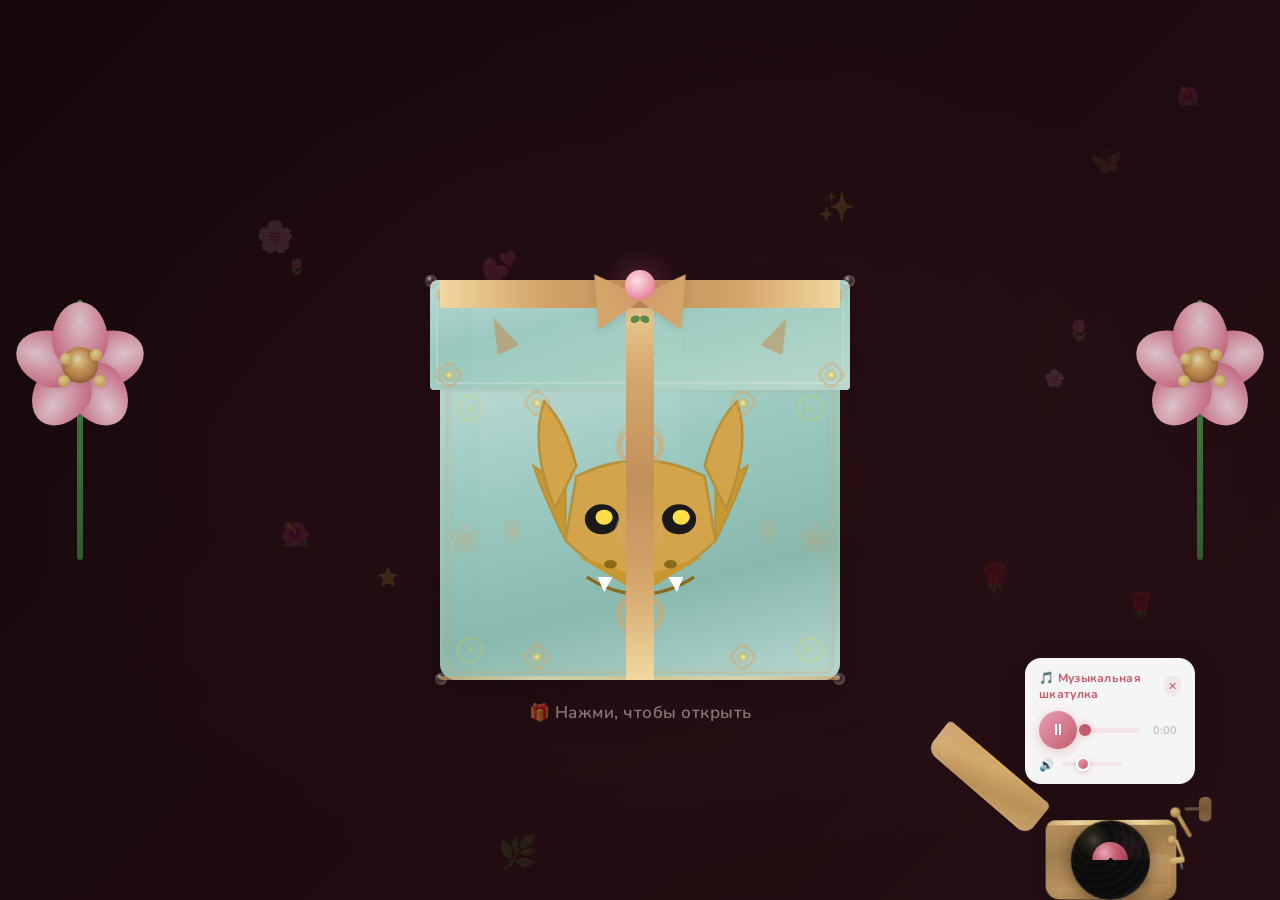
==== gift.html @ e4f4bbf2 "пупу" ====
<!DOCTYPE html>
<html lang="ru">
<head>
<meta charset="UTF-8">
<meta name="viewport" content="width=device-width,initial-scale=1.0,user-scalable=no">
<title>🎁 Твой подарок!</title>
<link href="https://fonts.googleapis.com/css2?family=Playfair+Display:wght@400;700;900&family=Nunito:wght@400;600;700;800;900&display=swap" rel="stylesheet">
<link rel="stylesheet" href="base.css">
<link rel="stylesheet" href="effects.css">
<link rel="stylesheet" href="widgets.css">
</head>
<body class="dark">

<!-- ===== BUTTERFLIES ===== -->
<div class="bfly" id="bfly0"><div class="bfly-inner"><div class="bfly-w bfw-l"><div class="bfw-u"><div class="wv-m"></div><div class="wv-l"></div><div class="wv-r"></div><div class="we-l"></div><div class="we-r"></div></div><div class="we-c"></div><div class="bfw-d"></div></div><div class="bfly-w bfw-r"><div class="bfw-u"><div class="wv-m"></div><div class="wv-l"></div><div class="wv-r"></div><div class="we-l"></div><div class="we-r"></div></div><div class="we-c"></div><div class="bfw-d"></div></div><div class="bfly-b"></div><div class="bfly-a"><span></span></div></div></div>
<div class="bfly" id="bfly1"><div class="bfly-inner"><div class="bfly-w bfw-l"><div class="bfw-u"><div class="wv-m"></div><div class="wv-l"></div><div class="wv-r"></div><div class="we-l"></div><div class="we-r"></div></div><div class="we-c"></div><div class="bfw-d"></div></div><div class="bfly-w bfw-r"><div class="bfw-u"><div class="wv-m"></div><div class="wv-l"></div><div class="wv-r"></div><div class="we-l"></div><div class="we-r"></div></div><div class="we-c"></div><div class="bfw-d"></div></div><div class="bfly-b"></div><div class="bfly-a"><span></span></div></div></div>
<div class="bfly" id="bfly2"><div class="bfly-inner"><div class="bfly-w bfw-l"><div class="bfw-u"><div class="wv-m"></div><div class="wv-l"></div><div class="wv-r"></div><div class="we-l"></div><div class="we-r"></div></div><div class="we-c"></div><div class="bfw-d"></div></div><div class="bfly-w bfw-r"><div class="bfw-u"><div class="wv-m"></div><div class="wv-l"></div><div class="wv-r"></div><div class="we-l"></div><div class="we-r"></div></div><div class="we-c"></div><div class="bfw-d"></div></div><div class="bfly-b"></div><div class="bfly-a"><span></span></div></div></div>
<div class="bfly" id="bfly3"><div class="bfly-inner"><div class="bfly-w bfw-l"><div class="bfw-u"><div class="wv-m"></div><div class="wv-l"></div><div class="wv-r"></div><div class="we-l"></div><div class="we-r"></div></div><div class="we-c"></div><div class="bfw-d"></div></div><div class="bfly-w bfw-r"><div class="bfw-u"><div class="wv-m"></div><div class="wv-l"></div><div class="wv-r"></div><div class="we-l"></div><div class="we-r"></div></div><div class="we-c"></div><div class="bfw-d"></div></div><div class="bfly-b"></div><div class="bfly-a"><span></span></div></div></div></div>

<!-- ===== FALLING STARS CONTAINER ===== -->
<div class="stars-container" id="starsContainer"></div>

<!-- ===== SIDE ROSES ===== -->
<div class="side-rose-wrap left" id="sideRoseL">
  <div class="sr-flower">
    <div class="sr-stem"></div>
    <div class="sr-leaf"></div>
    <div class="sr-p"></div>
    <div class="sr-p"></div>
    <div class="sr-p"></div>
    <div class="sr-p"></div>
    <div class="sr-p"></div>
    <div class="sr-c"></div>
    <div class="sr-gb"></div>
    <div class="sr-gb"></div>
    <div class="sr-gb"></div>
    <div class="sr-gb"></div>
  </div>
</div>
<div class="side-rose-wrap right" id="sideRoseR">
  <div class="sr-flower">
    <div class="sr-stem"></div>
    <div class="sr-leaf"></div>
    <div class="sr-p"></div>
    <div class="sr-p"></div>
    <div class="sr-p"></div>
    <div class="sr-p"></div>
    <div class="sr-p"></div>
    <div class="sr-c"></div>
    <div class="sr-gb"></div>
    <div class="sr-gb"></div>
    <div class="sr-gb"></div>
    <div class="sr-gb"></div>
  </div>
</div>

<!-- ===== GIFT BOX ===== -->
<div id="giftBox">
<div class="gb-wrap">
<div class="gb" id="gb">
  <div class="gb-glow"></div>
  <div class="gb-body">
    <div class="gb-body-inner"></div>
    <div class="gb-body-shine"></div>
    <div class="gb-body-pat"></div>
    <div class="gb-ornament gb-orn-tl"></div>
    <div class="gb-ornament gb-orn-tr"></div>
    <div class="gb-ornament gb-orn-bl"></div>
    <div class="gb-ornament gb-orn-br"></div>
    <div class="gb-swirl gb-swirl-l"></div>
    <div class="gb-swirl gb-swirl-r"></div>
    <div class="gb-bead gb-bead-tl"></div>
    <div class="gb-bead gb-bead-tr"></div>
    <div class="gb-bead gb-bead-bl"></div>
    <div class="gb-bead gb-bead-br"></div>
    <div class="gb-flw gb-flw-tl"></div>
    <div class="gb-flw gb-flw-tr"></div>
    <div class="gb-flw gb-flw-bl"></div>
    <div class="gb-flw gb-flw-br"></div>
    <div class="gb-flw-lg gb-flw-c"></div>
    <div class="gb-flw-lg gb-flw-u"></div>
    <div class="gb-flw-lg gb-flw-d"></div>
  </div>
  <div class="gb-lid" id="gbLid">
    <div class="gb-lid-inner"></div>
    <div class="gb-lid-shine"></div>
    <div class="gb-lid-orn gb-lid-orn-l"></div>
    <div class="gb-lid-orn gb-lid-orn-r"></div>
    <div class="gb-flw gb-flw-ld-tl"></div>
    <div class="gb-flw gb-flw-ld-tr"></div>
    <div class="gb-flw gb-flw-ld-bl"></div>
    <div class="gb-flw gb-flw-ld-br"></div>
    <div class="gb-crystal" id="gbCrystal">
      <div class="gb-crystal-facet"></div>
      <div class="gb-crystal-facet"></div>
      <div class="gb-crystal-facet"></div>
      <div class="gb-crystal-shine"></div>
    </div>
    <div class="gb-bead gb-bead-lid-tl"></div>
    <div class="gb-bead gb-bead-lid-tr"></div>
  </div>
  <div class="gb-trim"></div><div class="gb-trim-b"></div>
  <div class="gb-ribbon-v"></div><div class="gb-ribbon-h"></div><div class="gb-ribbon-v2"></div>
  <div class="gb-bow">
    <div class="gb-bow-l"></div><div class="gb-bow-r"></div><div class="gb-bow-c"></div>
  </div>
  <div class="gb-tail-l"></div><div class="gb-tail-r"></div>
  <div class="gb-rose" id="gbRose"></div>
  <div class="gb-hint">🎁 Нажми, чтобы открыть</div>
</div>
<div class="gb-open-beam" id="gbBeam"></div>
</div>
</div>

<!-- ===== MUSIC BOX ===== -->
<div id="musicBox">
<div class="mb-ctrl" id="mbCtrl">
  <div class="mb-ctrl-header">
    <span class="mb-ctrl-title">🎵 Музыкальная шкатулка</span>
    <button class="mb-ctrl-close" id="mbCtrlClose">✕</button>
  </div>
  <div class="mb-ctrl-row">
    <button class="mb-btn" id="mbPlayBtn">▶</button>
    <div class="mb-progress" id="mbProg"><div class="mb-progress-f" id="mbProgF"></div></div>
    <span class="mb-time" id="mbTime">0:00</span>
  </div>
  <div class="mb-vol-wrap">
    <span class="mb-vol-icon">🔊</span>
    <input type="range" class="mb-vol-slider" id="mbVol" min="0" max="1" step="0.05" value="0.5">
  </div>
</div>
<div class="mb-box" id="mbBox">
  <div class="mb-box-inner">
  <div class="mb-body">
    <div class="mb-body-trim"></div>
    <div class="mb-body-trim-b"></div>
    <div class="mb-body-inlay"></div>
    <div class="mb-body-ornament"></div>
    <div class="mb-body-ornament-r"></div>
    <div class="mb-body-staff">
      <div class="mb-staff-line"></div>
      <div class="mb-staff-line"></div>
      <div class="mb-staff-line"></div>
      <div class="mb-staff-note">♪</div>
      <div class="mb-staff-note">♫</div>
    </div>
    <div class="mb-body-shine"></div>
    <div class="mb-body-glow"></div>
    <div class="mb-cylinder">
      <div class="mb-cyl-inner"></div>
      <div class="mb-cyl-pin"></div><div class="mb-cyl-pin"></div><div class="mb-cyl-pin"></div>
      <div class="mb-cyl-pin"></div><div class="mb-cyl-pin"></div><div class="mb-cyl-pin"></div>
      <div class="mb-cyl-pin"></div><div class="mb-cyl-pin"></div>
    </div>
    <div class="mb-comb">
      <div class="mb-comb-tooth"></div><div class="mb-comb-tooth"></div><div class="mb-comb-tooth"></div>
      <div class="mb-comb-tooth"></div><div class="mb-comb-tooth"></div><div class="mb-comb-tooth"></div>
      <div class="mb-comb-tooth"></div><div class="mb-comb-tooth"></div>
    </div>
  </div>
  <div class="mb-lid" id="mbLid">
    <div class="mb-lid-trim"></div>
    <div class="mb-lid-inlay"></div>
    <div class="mb-lid-ornament"></div>
    <div class="mb-lid-ornament-c"></div>
    <div class="mb-lid-shine"></div>
    <div class="mb-lid-glint"></div>
  </div>
  <div class="mb-key"><div class="mb-key-stem"></div><div class="mb-key-h"></div></div>
  <div class="mb-stage"></div>
  <div class="mb-vinyl" id="mbVinyl">
    <div class="mb-vinyl-disc">
      <div class="mb-vinyl-grooves"></div>
      <div class="mb-vinyl-glow"></div>
      <div class="mb-vinyl-label">
        <div class="mb-vinyl-label-inner"></div>
        <div class="mb-vinyl-label-ring"></div>
        <div class="mb-vinyl-hole"></div>
        <div class="mb-vinyl-text">К</div>
        <div class="mb-vinyl-text-s">♫</div>
      </div>
      <div class="mb-vinyl-shine"></div>
      <div class="mb-vinyl-shine2"></div>
      <div class="mb-vinyl-edge"></div>
    </div>
    <div class="mb-tonearm">
      <div class="mb-tonearm-base"></div>
      <div class="mb-tonearm-arm-lower"></div>
      <div class="mb-tonearm-pivot"></div>
      <div class="mb-tonearm-arm-upper">
        <div class="mb-tonearm-headshell"></div>
        <div class="mb-tonearm-needle"></div>
      </div>
    </div>
  </div>
  <div class="mb-mirror"></div>
  <div class="mb-pedestal"></div>
  <div class="mb-notes" id="mbNotes"></div>
  </div>
</div>
</div>

<div class="page-transition active" id="pageTransition"></div>
<script src="confetti.js"></script>
<script src="effects.js"></script>
<script src="widgets.js"></script>
</body>
</html>
---- base.css ----
*{margin:0;padding:0;box-sizing:border-box;-webkit-tap-highlight-color:transparent}
html{scroll-behavior:smooth}
body{
  font-family:'Playfair Display','Nunito',sans-serif;
  min-height:100vh;height:100vh;
  background:linear-gradient(135deg,#1a0a0e,#2d1218);
  display:flex;justify-content:center;align-items:flex-start
}
body.dark{overflow:hidden}

/* ===== CUSTOM SCROLLBAR ===== */
::-webkit-scrollbar{width:8px}
::-webkit-scrollbar-track{background:rgba(26,10,14,.03);border-radius:4px}
::-webkit-scrollbar-thumb{background:linear-gradient(180deg,#e8a0b4,#c45a6c,#d4a56a);border-radius:4px;border:1.5px solid rgba(255,255,255,.15);background-size:100% 200%;transition:background .3s}
::-webkit-scrollbar-thumb:hover{background:linear-gradient(180deg,#f0b0c4,#d46a7c,#e0b87a);background-size:100% 200%}
::-webkit-scrollbar-thumb:active{background:linear-gradient(180deg,#c45a6c,#a83850);background-size:100% 200%}
*{scrollbar-width:thin;scrollbar-color:#d4a56a transparent}
@media(max-width:560px){::-webkit-scrollbar{width:4px}}

/* ===== SCROLL PROGRESS ===== */
.scroll-progress{position:fixed;top:0;left:0;height:3px;z-index:9999;background:linear-gradient(90deg,#e8a0b4,#c45a6c,#d4a56a,#e8a0b4);background-size:200% 100%;width:0%;transition:width .15s;pointer-events:none}

/* ===== SCROLL TOP BUTTON ===== */
@keyframes sTopShow{from{opacity:0;transform:translateY(20px)}to{opacity:1;transform:translateY(0)}}
.scroll-top{position:fixed;bottom:28px;right:20px;z-index:900;width:44px;height:44px;border:none;border-radius:50%;background:rgba(255,255,255,.85);backdrop-filter:blur(8px);cursor:pointer;display:none;align-items:center;justify-content:center;box-shadow:0 2px 16px rgba(0,0,0,.08);transition:all .3s cubic-bezier(.34,1.56,.64,1);padding:0}
.scroll-top.show{display:flex;animation:sTopShow .4s cubic-bezier(.34,1.56,.64,1) forwards}
.scroll-top:before{content:'';width:10px;height:10px;border-left:2.5px solid #c45a6c;border-top:2.5px solid #c45a6c;transform:rotate(45deg);margin-top:4px;transition:border-color .3s}
.scroll-top:hover{transform:scale(1.1);background:#fff;box-shadow:0 4px 24px rgba(196,90,108,.2)}
.scroll-top:hover:before{border-color:#d4a56a}
@media(max-width:560px){.scroll-top{bottom:16px;right:12px;width:38px;height:38px}}

/* ===== PAGE TRANSITION OVERLAY ===== */
.page-transition{position:fixed;inset:0;z-index:9999;background:#1a0a0e;opacity:0;pointer-events:none;transition:opacity .45s ease}
.page-transition.active{opacity:1;pointer-events:auto}

/* ===== LOADING ===== */
#loading{
  position:fixed;inset:0;z-index:2000;
  display:flex;flex-direction:column;align-items:center;justify-content:center;
  background:linear-gradient(160deg,#1a0a0e,#2d1218);
  transition:opacity .8s,transform .8s
}
#loading.hidden{opacity:0;transform:scale(1.12);pointer-events:none}

.bud-wrap{position:relative;width:360px;height:400px;margin-bottom:24px}
.bud-stem{position:absolute;top:95px;left:50%;margin-left:-3px;width:6px;height:270px;background:linear-gradient(to top,#3a6a3a,#5a9a4a);border-radius:3px;z-index:0}
.bud-stem-l{position:absolute;width:50px;height:14px;background:linear-gradient(90deg,#3a7a2a,#5a9a4a);z-index:0;opacity:1;box-shadow:0 1px 2px rgba(0,0,0,.1)}
.bud-stem-l:nth-child(2){top:190px;left:calc(50% + 1px);border-radius:3px 70% 70% 3px;transform-origin:3px center;transform:rotate(10deg)}
.bud-stem-l:nth-child(3){top:240px;left:calc(50% - 51px);border-radius:70% 3px 3px 70%;transform-origin:47px center;transform:rotate(-10deg)}
.bud-stem-l:nth-child(4){top:280px;left:calc(50% + 1px);border-radius:3px 70% 70% 3px;transform-origin:3px center;transform:rotate(20deg)}
.bud-stem-l:nth-child(5){top:320px;left:calc(50% - 51px);border-radius:70% 3px 3px 70%;transform-origin:47px center;transform:rotate(-20deg)}
.bud-sep{position:absolute;top:82px;left:50%;z-index:1;width:24px;height:36px;border-radius:50%;background:linear-gradient(180deg,#5a9a4a,#3a7a3a);transform-origin:center top}
.bud-sep:nth-child(6){margin-left:-18px;transform:rotate(-28deg)}
.bud-sep:nth-child(7){margin-left:4px;transform:rotate(28deg)}
.bud-sep:nth-child(8){margin-left:-28px;transform:rotate(-50deg)}
.bud-sep:nth-child(9){margin-left:14px;transform:rotate(50deg)}

.bud-p{position:absolute;top:30%;left:50%;transform-origin:center bottom;border-radius:50%;opacity:0;transition:all .7s cubic-bezier(.34,1.56,.64,1);z-index:2}
.bud-p.in{opacity:1}
.bp0{width:65px;height:85px;margin:-72px 0 0 -32px;background:radial-gradient(ellipse at 50% 30%,#fce0e8,#e06080);z-index:5}
.bp1{width:72px;height:91px;margin:-78px 0 0 -36px;background:radial-gradient(ellipse at 50% 30%,#f8d0dc,#d05070);z-index:4;transform:rotate(-30deg)}
.bp2{width:72px;height:91px;margin:-78px 0 0 -36px;background:radial-gradient(ellipse at 50% 30%,#f8d0dc,#d05070);z-index:4;transform:rotate(30deg)}
.bp3{width:65px;height:81px;margin:-72px 0 0 -32px;background:radial-gradient(ellipse at 50% 30%,#e888a0,#b84860);z-index:3;transform:rotate(-55deg)}
.bp4{width:65px;height:81px;margin:-72px 0 0 -32px;background:radial-gradient(ellipse at 50% 30%,#e888a0,#b84860);z-index:3;transform:rotate(55deg)}
.bp5{width:55px;height:72px;margin:-62px 0 0 -28px;background:radial-gradient(ellipse at 50% 30%,#d07088,#983848);z-index:2;transform:rotate(-80deg)}
.bp6{width:55px;height:72px;margin:-62px 0 0 -28px;background:radial-gradient(ellipse at 50% 30%,#d07088,#983848);z-index:2;transform:rotate(80deg)}
.bp7{width:44px;height:57px;margin:-50px 0 0 -22px;background:radial-gradient(ellipse at 50% 30%,#b85870,#802838);z-index:1;transform:rotate(-100deg)}
.bp8{width:44px;height:57px;margin:-50px 0 0 -22px;background:radial-gradient(ellipse at 50% 30%,#b85870,#802838);z-index:1;transform:rotate(100deg)}

.sparkle-container{position:absolute;inset:-50px;pointer-events:none;z-index:6}
.sparkle{position:absolute;border-radius:50%;animation:spF 2.5s ease-in-out infinite;opacity:0;box-shadow:0 0 6px currentColor}
@keyframes spF{0%{opacity:0;transform:scale(0) translateY(0)}25%{opacity:.9;transform:scale(1.3) translateY(-15px)}60%{opacity:.5;transform:scale(.7) translateY(-35px)}100%{opacity:0;transform:scale(0) translateY(-55px)}}



.rose{position:relative;width:100%;height:100%;animation:rSw 3s ease-in-out infinite}
@keyframes rSw{0%,100%{transform:rotate(-2deg)}50%{transform:rotate(2deg)}}
.r-p{position:absolute;border-radius:50%;top:50%;left:50%}
.r0{width:50px;height:50px;margin:-25px 0 0 -25px;background:radial-gradient(circle at 40% 35%,#fce0e8,#e06080);z-index:5}
.r1{width:46px;height:46px;margin:-23px 0 0 -23px;background:radial-gradient(circle at 40% 35%,#f8c8d8,#d05070);z-index:4;transform:rotate(36deg)}
.r2{width:42px;height:42px;margin:-21px 0 0 -21px;background:radial-gradient(circle at 40% 35%,#f0b0c8,#c04060);z-index:3;transform:rotate(72deg)}
.r3{width:38px;height:38px;margin:-19px 0 0 -19px;background:radial-gradient(circle at 40% 35%,#e898b0,#b03850);z-index:2;transform:rotate(108deg)}
.r4{width:34px;height:34px;margin:-17px 0 0 -17px;background:radial-gradient(circle at 40% 35%,#e080a0,#983048);z-index:2;transform:rotate(144deg)}
.r-sep{position:absolute;bottom:-18px;left:50%;width:16px;height:12px;margin-left:-8px;background:#5a8a4a;border-radius:50%;z-index:1}
.r-sep:nth-child(7){transform:rotate(-22deg);margin-left:-16px}
.r-sep:nth-child(8){transform:rotate(22deg);margin-left:0}
.r-gl{position:absolute;inset:-18px;border-radius:50%;background:radial-gradient(circle,rgba(224,96,128,.2),transparent 70%);z-index:0}
.load-t{font-size:18px;font-weight:700;color:rgba(255,248,245,.55);margin-bottom:12px;letter-spacing:2px;font-family:'Nunito',sans-serif}
.load-b{width:220px;height:4px;background:rgba(255,248,245,.08);border-radius:3px;overflow:hidden}
.load-b .f{height:100%;width:0%;background:linear-gradient(90deg,#e8a0b4,#d4a56a,#c45a6c);border-radius:3px;transition:width .4s}

/* ===== SIDE ROSES ===== */
.side-rose-wrap{position:fixed;top:40%;z-index:0;pointer-events:none;opacity:0;transition:opacity 1s}
.side-rose-wrap.show{opacity:1}
.side-rose-wrap.left{left:0;transform:translateY(-50%)}
.side-rose-wrap.right{right:0;transform:translateY(-50%)}
.side-rose-wrap .sr-flower{position:relative;width:160px;height:400px}
.side-rose-wrap.left .sr-flower{animation:rSw 4s ease-in-out infinite}
.side-rose-wrap.right .sr-flower{animation:rSw 4s ease-in-out infinite .5s}
/* Stem */
.sr-stem{position:absolute;bottom:0;left:50%;margin-left:-3px;width:6px;height:65%;background:linear-gradient(to top,#3a6a3a,#5a9a4a);border-radius:3px;z-index:0}
.sr-leaf{position:absolute;bottom:40%;left:calc(50% + 4px);width:36px;height:12px;background:linear-gradient(90deg,#3a7a3a,#5a9a4a);border-radius:2px 60% 60% 2px;opacity:.9;z-index:0;transform-origin:left center;transform:rotate(12deg)}
.side-rose-wrap.right .sr-leaf{left:auto;right:calc(50% + 4px);border-radius:60% 2px 2px 60%;background:linear-gradient(270deg,#3a7a3a,#5a9a4a);transform-origin:right center;transform:rotate(-12deg)}
/* 5 petals in a circle */
.sr-p{position:absolute;top:44%;left:50%;width:56px;height:66px;margin:-34px 0 0 -28px;border-radius:50% 50% 50% 50%/60% 60% 40% 40%;transform-origin:center bottom;background:radial-gradient(ellipse at 50% 30%,#fce0e8,#e06080);z-index:3;box-shadow:0 2px 6px rgba(0,0,0,.06)}
.sr-p:nth-child(3){transform:rotate(0deg);z-index:5}
.sr-p:nth-child(4){transform:rotate(72deg)}
.sr-p:nth-child(5){transform:rotate(144deg)}
.sr-p:nth-child(6){transform:rotate(216deg)}
.sr-p:nth-child(7){transform:rotate(288deg)}
.sr-c{position:absolute;top:calc(42% + 37px);left:50%;margin:-18px 0 0 -18px;width:36px;height:36px;background:radial-gradient(circle at 45% 35%,#fce8a0,#d49050 40%,#a05830);border-radius:50%;z-index:6;box-shadow:inset 0 -2px 4px rgba(0,0,0,.15),0 2px 6px rgba(0,0,0,.08)}
.sr-c:after{content:'';position:absolute;top:8px;left:10px;width:9px;height:7px;background:rgba(255,255,255,.3);border-radius:50%;transform:rotate(-20deg)}
/* Golden stamen dots around center */
.sr-c:before{content:'';position:absolute;top:-5px;left:-5px;right:-5px;bottom:-5px;border-radius:50%;background:radial-gradient(circle,rgba(252,232,160,.3),transparent 70%);z-index:-1}/* Golden balls */
.sr-gb{position:absolute;width:12px;height:12px;background:radial-gradient(circle at 40% 35%,#fce8a0,#d4a050);border-radius:50%;z-index:7;box-shadow:0 1px 4px rgba(0,0,0,.12)}
.sr-gb:nth-child(9){top:calc(39% + 37px);left:calc(50% - 20px)}
.sr-gb:nth-child(10){top:calc(38% + 37px);left:calc(50% + 10px)}
.sr-gb:nth-child(11){top:calc(44.5% + 37px);left:calc(50% - 22px)}
.sr-gb:nth-child(12){top:calc(44.5% + 37px);left:calc(50% + 14px)}
@keyframes rSw{0%,100%{transform:rotate(-1.5deg)}50%{transform:rotate(1.5deg)}}

/* ===== CONFETTI ===== */
.cp{position:fixed;pointer-events:none;z-index:300;border-radius:2px}

/* ===== FIREWORK ===== */
.fw-overlay{position:fixed;inset:0;z-index:800;display:none;align-items:center;justify-content:center;background:rgba(0,0,0,.35);backdrop-filter:blur(6px);pointer-events:none}
.fw-overlay.show{display:flex}
.fw-text{font-family:'Playfair Display',serif;font-size:48px;font-weight:900;color:#fff;text-align:center;text-shadow:0 0 40px rgba(196,90,108,.5),0 0 80px rgba(212,165,106,.3);animation:fwP 1.2s cubic-bezier(.34,1.56,.64,1) both;pointer-events:none;line-height:1.2}
@keyframes fwP{0%{opacity:0;transform:scale(.3) rotate(-5deg)}50%{transform:scale(1.1) rotate(1deg)}100%{opacity:1;transform:scale(1) rotate(0)}}
.fw-sub{font-size:22px;font-weight:600;color:rgba(255,255,255,.7);margin-top:12px;letter-spacing:3px;animation:fwP 1.2s cubic-bezier(.34,1.56,.64,1) .3s both;font-family:'Nunito',sans-serif}
.fw-sparkles{position:absolute;inset:0;pointer-events:none}
/* ===== FLOATING ELEMENTS ===== */
.float-el{position:fixed;pointer-events:none;z-index:0;opacity:.15;animation:flF var(--d,8s) ease-in-out infinite;filter:drop-shadow(0 2px 4px rgba(0,0,0,.05))}
@keyframes flF{0%,100%{transform:translateY(0) rotate(0deg)}25%{transform:translateY(-18px) rotate(6deg)}50%{transform:translateY(-6px) rotate(-3deg)}75%{transform:translateY(-28px) rotate(4deg)}}

/* ===== BTNS ===== */
.btn{font-family:'Nunito',sans-serif;padding:12px 26px;border:none;border-radius:50px;background:linear-gradient(135deg,#e8a0b4,#c45a6c);color:#fff;font-size:16px;font-weight:700;cursor:pointer;transition:all .3s;box-shadow:0 4px 18px rgba(196,90,108,.25);display:inline-flex;align-items:center;gap:7px;user-select:none}
.btn:hover{transform:translateY(-2px) scale(1.04);box-shadow:0 8px 28px rgba(196,90,108,.35)}
.btn:active{transform:scale(.94)}
.btn.gh{background:transparent;color:#8b1a2b;border:2px solid #c45a6c;box-shadow:none}
.btn.gh:hover{background:rgba(196,90,108,.08)}

/* ===== RESPONSIVE ===== */
@media(max-width:640px){
  .bud-wrap{width:280px;height:320px}
  .bud-stem{top:80px;height:210px}
  .bud-stem-l{width:38px;height:11px}
  .bud-stem-l:nth-child(2){top:155px;left:calc(50% + 2px)}
  .bud-stem-l:nth-child(3){top:195px;left:calc(50% - 39px)}
  .bud-stem-l:nth-child(4){top:230px;left:calc(50% + 2px)}
  .bud-stem-l:nth-child(5){top:265px;left:calc(50% - 39px)}
  .bud-sep{top:68px;width:18px;height:28px}
  .bp0{width:50px;height:65px;margin:-55px 0 0 -25px}
  .bp1,.bp2{width:55px;height:70px;margin:-60px 0 0 -28px}
  .bp3,.bp4{width:50px;height:62px;margin:-55px 0 0 -25px}
  .bp5,.bp6{width:42px;height:55px;margin:-47px 0 0 -21px}
  .bp7,.bp8{width:34px;height:44px;margin:-38px 0 0 -17px}
  .load-t{font-size:15px}
  .load-b{width:180px}
  .h-title{font-size:32px}.h-name{font-size:38px}.h-age-n{width:50px;height:50px;font-size:24px}
  .gb{width:300px;height:340px}.gb-body{height:260px}.gb-lid{height:90px}
  .gb-ribbon-v{width:22px;margin-left:-11px}.gb-ribbon-h{height:22px}.gb-ribbon-v2{width:18px;margin-left:-9px;height:160px}

  #pbC{height:320px}.wmodal{padding:24px 18px}.ww{width:260px;height:260px}
  .wmodal h2{font-size:22px}
  .wptr{top:-10px;margin-left:-12px;border-left:12px solid transparent;border-right:12px solid transparent;border-top:24px solid #8b1a2b}
  #musicBox{bottom:12px;right:20px;left:auto}.mb-box{width:100px;height:80px}.mb-body{height:58px}.mb-lid{height:30px}

  .mb-ctrl{width:160px;padding:10px 12px;margin-left:-80px}.mb-vinyl{transform:scale(.7);transform-origin:center center}
  .mb-cylinder{display:none !important}.mb-mirror{display:none}.mb-comb{display:none !important}.mb-stage{display:none}
  .mb-key{right:-22px;transform:scale(.8)}.mb-tonearm{transform:scale(.7);transform-origin:top right}
  .mb-vinyl-glow{display:none!important}
  .fw-text{font-size:30px}.card-cont{gap:14px;padding:10px 4px 30px}.wishes p{font-size:16px}
  .side-rose-wrap{display:none}.balloon-area{height:320px;margin:2px 0 16px}.sec-t{font-size:20px}.cake-area{padding:12px 16px 20px;margin:28px 0;min-height:260px}
  #main{padding:12px 6px}.hdr-orn{font-size:12px;letter-spacing:8px}.h-age-s{font-size:12px}
  .pb-hint{font-size:12px}.pb-hud{font-size:13px;top:10px;right:10px;padding:6px 12px}.sig{font-size:20px}
  .sig-sub{font-size:12px}.btn{padding:10px 20px;font-size:14px}.sec-t{font-size:20px}.candle-count{font-size:14px}
}
@media(max-width:420px){
  .bud-wrap{width:220px;height:260px}
  .bud-stem{top:65px;height:170px;width:5px}
  .bud-stem-l{width:30px;height:9px}
  .bud-stem-l:nth-child(2){top:125px;left:calc(50% + 2px)}
  .bud-stem-l:nth-child(3){top:155px;left:calc(50% - 31px)}
  .bud-stem-l:nth-child(4){top:185px;left:calc(50% + 2px)}
  .bud-stem-l:nth-child(5){top:210px;left:calc(50% - 31px)}
  .bud-sep{top:55px;width:14px;height:22px}
  .bp0{width:40px;height:52px;margin:-44px 0 0 -20px}
  .bp1,.bp2{width:44px;height:56px;margin:-48px 0 0 -22px}
  .bp3,.bp4{width:40px;height:50px;margin:-44px 0 0 -20px}
  .bp5,.bp6{width:34px;height:44px;margin:-38px 0 0 -17px}
  .bp7,.bp8{width:28px;height:36px;margin:-30px 0 0 -14px}
  .load-t{font-size:13px}
  .load-b{width:150px}
  .h-title{font-size:26px}.h-name{font-size:30px}
  .gb{width:260px;height:300px}.gb-body{height:230px}.gb-lid{height:80px}

  #pbC{height:260px}.ww{width:220px;height:220px}  .balloon-area{height:260px}
  .sig{font-size:16px}.sig-sub{font-size:11px}.btn{padding:8px 16px;font-size:13px}.sec-t{font-size:18px}.candle-count{font-size:13px}.pb-hint{font-size:11px}.pb-area{max-width:100%}
}

/* ===== SAKURA PETALS ===== */
.petals{position:absolute;inset:0;overflow:hidden;pointer-events:none;z-index:0}
.petal{position:absolute;top:-10vh;width:16px;height:16px;border-radius:80% 0 80% 0;background:radial-gradient(ellipse at 30% 30%,rgba(255,200,210,.7),rgba(230,160,175,.5),rgba(200,140,160,.3));opacity:0;animation:petalFall linear infinite}
@keyframes petalFall{0%{transform:translateY(0) translateX(0) rotate(0deg);opacity:0}10%{opacity:.85}90%{opacity:.6}100%{transform:translateY(110vh) translateX(var(--sway,40px)) rotate(var(--spin,180deg));opacity:0}}
.petal:nth-child(odd){border-radius:0 80% 0 80%;background:radial-gradient(ellipse at 70% 30%,rgba(255,220,225,.65),rgba(235,180,190,.45),rgba(210,160,170,.25))}
---- effects.css ----
/* ===== BUTTERFLIES ===== */
.bfly{position:fixed;z-index:1499;pointer-events:auto;cursor:pointer;opacity:0;transition:opacity .8s;user-select:none;perspective:800px;width:80px;height:70px}
.bfly.show{opacity:1}
.bfly.bg{position:absolute;left:0;top:0;z-index:0;pointer-events:none;cursor:default;opacity:.55}
.bfly.bg .bfly-inner{animation:bflyBobBg 8s ease-in-out infinite}
@keyframes bflyBobBg{0%,100%{transform:translateY(0) rotate(0)}30%{transform:translateY(-6px) rotate(1deg)}70%{transform:translateY(3px) rotate(-1deg)}}
.bfly.bg .bfly-w{animation:wFlapBg 1.5s ease-in-out infinite alternate}
@keyframes wFlapBg{0%{transform:rotateY(0deg) scaleX(1)}100%{transform:rotateY(15deg) scaleX(.9)}}
.bfly-inner{position:absolute;inset:0;transform-style:preserve-3d;animation:bflyBob 5s ease-in-out infinite}
@keyframes bflyBob{0%,100%{transform:translateY(0)}50%{transform:translateY(-3px)}}
/* Wings with perspective and detail */
.bfly-w{position:absolute;top:10px;width:36px;height:44px;transform-style:preserve-3d;animation:wFlap .8s ease-in-out infinite alternate}
.bfw-l{left:0;transform-origin:right 60%}
.bfw-r{right:0;transform-origin:left 60%}
.bfw-u,.bfw-d{position:absolute;border-radius:50% 50% 50% 50%/60% 60% 40% 40%;overflow:hidden}
.bfw-u{width:36px;height:30px;top:0}
.bfw-u:before{content:'';position:absolute;inset:0;background:var(--wc1,#f0a0c0);border-radius:inherit}
.bfw-u:after{content:'';position:absolute;top:2px;left:2px;right:2px;bottom:2px;
  background:
    radial-gradient(ellipse at 40% 25%,rgba(255,255,255,.25),transparent 55%),
    radial-gradient(ellipse at 55% 50%,rgba(255,255,255,.06),transparent),
    repeating-linear-gradient(55deg,transparent,transparent 3px,rgba(0,0,0,.02) 3px,rgba(0,0,0,.02) 4px);
  border-radius:inherit;z-index:1}
/* Wing veins */
.bfw-u .wv-l,.bfw-u .wv-r{position:absolute;top:1px;width:1.5px;height:24px;background:linear-gradient(180deg,rgba(0,0,0,.04),rgba(0,0,0,.1),rgba(0,0,0,.04));border-radius:1px;z-index:2;transform-origin:center top}
.bfw-u .wv-l{left:28%;transform:rotate(-18deg)}
.bfw-u .wv-r{right:28%;transform:rotate(18deg)}
.bfw-u .wv-m{position:absolute;top:1px;left:50%;margin-left:-.5px;width:1px;height:26px;background:rgba(0,0,0,.07);z-index:2}
.bfw-u .wv-m:after{content:'';position:absolute;top:4px;left:-1px;width:3px;height:3px;border-radius:50%;background:rgba(0,0,0,.05)}
/* Wing edge spots */
.bfw-u .we-l,.bfw-u .we-r{position:absolute;width:7px;height:7px;border-radius:50%;z-index:2}
.bfw-u .we-l{bottom:4px;left:3px;background:radial-gradient(circle,var(--wc2,#d06080),transparent 70%);opacity:.5}
.bfw-u .we-r{bottom:4px;right:3px;background:radial-gradient(circle,var(--wc2,#d06080),transparent 70%);opacity:.5}
.bfw-u .we-c{position:absolute;bottom:10px;left:50%;margin-left:-2px;width:5px;height:5px;border-radius:50%;background:radial-gradient(circle,rgba(255,255,255,.15),transparent);z-index:2}
/* Lower wing detail */
.bfw-d:after{content:'';position:absolute;top:2px;left:3px;right:3px;bottom:2px;
  background:
    radial-gradient(ellipse at 40% 30%,rgba(255,255,255,.12),transparent),
    repeating-linear-gradient(50deg,transparent,transparent 2px,rgba(0,0,0,.015) 2px,rgba(0,0,0,.015) 3px);
  border-radius:inherit;z-index:1}
/* Lower wing */
.bfw-d{width:26px;height:18px;bottom:0;left:5px}
.bfw-d:before{content:'';position:absolute;inset:0;background:var(--wc2,#e888a8);border-radius:inherit}
.bfw-d:after{content:'';position:absolute;top:2px;left:3px;right:3px;bottom:2px;background:radial-gradient(ellipse at 40% 30%,rgba(255,255,255,.12),transparent);border-radius:inherit;z-index:1}
/* Wing flap */
@keyframes wFlap{0%{transform:rotateY(0deg) scaleX(1)}100%{transform:rotateY(35deg) scaleX(.8)}}
.bfw-r{animation-delay:-.1s}
/* Body */
.bfly-b{position:absolute;top:18px;left:50%;margin-left:-4px;width:8px;height:28px;background:linear-gradient(180deg,#2a1a18,#4a2a28 50%,#3a1a18);border-radius:50%;z-index:3;box-shadow:0 2px 6px rgba(0,0,0,.12)}
.bfly-b:before{content:'';position:absolute;top:-4px;left:50%;margin-left:-4px;width:8px;height:8px;background:radial-gradient(circle at 40% 30%,#3a2a28,#1a0a08);border-radius:50%;box-shadow:inset 0 1px 2px rgba(255,255,255,.06)}
.bfly-b:after{content:'';position:absolute;top:6px;left:2px;width:2px;height:2px;background:rgba(255,255,255,.08);border-radius:50%}
/* Antennae */
.bfly-a{position:absolute;top:6px;left:50%;margin-left:-8px;width:16px;height:20px;z-index:4;pointer-events:none}
.bfly-a:before,.bfly-a:after{content:'';position:absolute;top:0;width:1.5px;height:18px;background:#3a2a28;border-radius:2px}
.bfly-a:before{left:3px;transform:rotate(-25deg)}
.bfly-a:after{right:3px;transform:rotate(25deg)}
.bfly-a span{position:absolute;top:-2px;left:1px;right:1px;height:3px;border-radius:50%;background:radial-gradient(circle,#3a2a28,transparent 70%)}
/* Pop */
.bfly.pop{animation:bflyPop .5s ease forwards;pointer-events:none}
@keyframes bflyPop{0%{transform:scale(1) rotate(0);opacity:1}20%{transform:scale(1.6) rotateY(180deg);opacity:.8}50%{transform:scale(.8) rotateY(360deg);opacity:.5}100%{transform:scale(0) rotateY(540deg);opacity:0}}

/* ===== FALLING STARS ===== */
.stars-container{position:fixed;inset:0;pointer-events:none;z-index:1;overflow:hidden}
.star-el{position:absolute;font-size:18px;opacity:0;animation:starF var(--sd,1.5s) linear forwards;pointer-events:none;filter:drop-shadow(0 0 10px rgba(255,215,0,.3))}
@keyframes starF{0%{opacity:0;transform:translateY(0) translateX(0) scale(.5)}5%{opacity:1}50%{opacity:1}95%{opacity:1}100%{opacity:0;transform:translateY(var(--sy,300px)) translateX(var(--sx,100px)) scale(1)}}

/* ===== GIFT PAGE SPARKLES ===== */
.gift-sparkle{position:absolute;border-radius:50%;pointer-events:none;opacity:0;animation:sparkleUp linear forwards;z-index:2}
@keyframes sparkleUp{0%{opacity:0;transform:translateY(0) scale(.3)}15%{opacity:.9}70%{opacity:.6}100%{opacity:0;transform:translateY(-250px) scale(.1)}}
.star-trail{position:absolute;width:80px;height:2px;background:linear-gradient(90deg,rgba(255,215,0,.4),transparent);border-radius:1px;top:50%;right:100%;opacity:0;animation:trailF var(--sd,1.5s) linear forwards}
@keyframes trailF{0%{opacity:0}5%{opacity:1}50%{opacity:.8}95%{opacity:.1}100%{opacity:0}}
---- widgets.css ----
/* ===== GIFT BOX ===== */
#giftBox{position:fixed;inset:0;z-index:1500;display:none;align-items:center;justify-content:center;background:radial-gradient(ellipse at center,rgba(100,40,60,.08) 0%,rgba(0,0,0,.15) 70%);transition:opacity .6s}
#giftBox.show{display:flex}
#giftBox.fade{opacity:0;pointer-events:none}


.gb-wrap{perspective:1200px;position:relative;margin-top:60px;overflow:visible}
.gb{position:relative;width:420px;height:400px;cursor:pointer;transition:transform .4s cubic-bezier(.34,1.56,.64,1);transform-style:preserve-3d}
.gb:hover{transform:scale(1.03)}

.gb-body{position:absolute;bottom:0;left:10px;right:10px;height:300px;z-index:2;
  background:linear-gradient(165deg,#b8d8d0,#98c8be,#88b8ae,#b8d8d0);
  border-radius:8px 8px 16px 16px;
  box-shadow:0 10px 50px rgba(0,0,0,.3),inset 0 2px 6px rgba(255,255,255,.2),inset 0 -3px 8px rgba(0,0,0,.04)}
.gb-body-inner{position:absolute;inset:6px;border:2px solid rgba(212,165,106,.3);border-radius:5px 5px 12px 12px;pointer-events:none;
  box-shadow:inset 0 0 0 4px rgba(212,165,106,.08),inset 0 0 12px rgba(212,165,106,.04)}
.gb-body-shine{position:absolute;top:0;left:10%;width:50%;height:100%;background:linear-gradient(180deg,rgba(255,255,255,.06),transparent);pointer-events:none;border-radius:8px}

/* Porcelain accent marks (no overlapping lines) */
.gb-body-pat{position:absolute;inset:0;pointer-events:none;z-index:1;border-radius:inherit;opacity:1;
  background-image:radial-gradient(ellipse 10px 16px at 50% 18%,rgba(212,165,106,.5),transparent),
    radial-gradient(ellipse 10px 16px at 50% 82%,rgba(212,165,106,.5),transparent),
    radial-gradient(ellipse 10px 16px at 18% 50%,rgba(212,165,106,.4),transparent),
    radial-gradient(ellipse 10px 16px at 82% 50%,rgba(212,165,106,.4),transparent),
    radial-gradient(ellipse 22px 34px at 50% 50%,rgba(212,165,106,.35),transparent 65%),
    radial-gradient(circle at 50% 50%,rgba(255,215,0,.25) 7px,transparent 7px),
    url("data:image/svg+xml,%3Csvg xmlns='http://www.w3.org/2000/svg' viewBox='0 0 120 140'%3E%3Cpath d='M30 45 Q60 30 90 45 L95 75 Q60 110 25 75Z' fill='%23d4a44a' stroke='%23b8903a' stroke-width='1.2'/%3E%3Cpath d='M25 75 Q15 55 10 40 L25 50Z' fill='%23c89830' stroke='%23b8903a' stroke-width='1'/%3E%3Cpath d='M95 75 Q105 55 110 40 L95 50Z' fill='%23c89830' stroke='%23b8903a' stroke-width='1'/%3E%3Cpath d='M20 60 Q8 30 15 10 Q25 20 30 40Z' fill='%23d4a44a' stroke='%23b8903a' stroke-width='1.2'/%3E%3Cpath d='M100 60 Q112 30 105 10 Q95 20 90 40Z' fill='%23d4a44a' stroke='%23b8903a' stroke-width='1.2'/%3E%3Cellipse cx='42' cy='65' rx='8' ry='7' fill='%231a1a1a'/%3E%3Cellipse cx='78' cy='65' rx='8' ry='7' fill='%231a1a1a'/%3E%3Cellipse cx='43' cy='64' rx='4' ry='3.5' fill='%23ffdd44'/%3E%3Cellipse cx='79' cy='64' rx='4' ry='3.5' fill='%23ffdd44'/%3E%3Cpath d='M30 82 L60 100 L90 82 L60 92Z' fill='%23c89830'/%3E%3Cellipse cx='46' cy='86' rx='3' ry='2' fill='%238a6a1a'/%3E%3Cellipse cx='74' cy='86' rx='3' ry='2' fill='%238a6a1a'/%3E%3Cpath d='M35 92 Q60 108 85 92' fill='none' stroke='%238a6a1a' stroke-width='1.5'/%3E%3Cpath d='M40 92 L43 99 L47 92 M73 92 L77 99 L80 92' fill='%23fff'/%3E%3C/svg%3E");
  background-repeat:no-repeat,no-repeat,no-repeat,no-repeat,no-repeat,no-repeat,no-repeat;
  background-size:auto,auto,auto,auto,auto,auto,contain;
  background-position:0 0,0 0,0 0,0 0,0 0,0 0,center}

/* Small gold flowers on body */
.gb-flw{position:absolute;width:18px;height:18px;z-index:3;pointer-events:none;
  background:radial-gradient(circle,rgba(255,215,0,.7),rgba(212,165,106,.4) 35%,transparent 55%);
  border-radius:50%;
  box-shadow:0 -6px 0 -1.5px rgba(212,165,106,.4),0 6px 0 -1.5px rgba(212,165,106,.4),
    -6px 0 0 -1.5px rgba(212,165,106,.4),6px 0 0 -1.5px rgba(212,165,106,.4)}
.gb-flw:before{content:'';position:absolute;top:5px;left:5px;width:8px;height:8px;
  background:radial-gradient(circle,rgba(255,255,255,.5),transparent 60%);border-radius:50%}
.gb-flw-ld-tl{top:6px;left:10px}
.gb-flw-ld-tr{top:6px;right:10px}
.gb-flw-ld-bl{bottom:6px;left:10px}
.gb-flw-ld-br{bottom:6px;right:10px}
.gb-flw-tl{top:14px;left:22%}
.gb-flw-tr{top:14px;right:22%}
.gb-flw-bl{bottom:14px;left:22%}
.gb-flw-br{bottom:14px;right:22%}

/* Large decorative flowers */
.gb-flw-lg{position:absolute;width:36px;height:36px;z-index:3;pointer-events:none;
  background:radial-gradient(circle,rgba(255,215,0,.7),rgba(212,165,106,.4) 30%,transparent 65%);
  border-radius:50%;
  box-shadow:0 -10px 0 -3px rgba(212,165,106,.4),0 10px 0 -3px rgba(212,165,106,.4),
    -10px 0 0 -3px rgba(212,165,106,.4),10px 0 0 -3px rgba(212,165,106,.4),
    -8px -8px 0 -3px rgba(212,165,106,.25),8px -8px 0 -3px rgba(212,165,106,.25),
    -8px 8px 0 -3px rgba(212,165,106,.25),8px 8px 0 -3px rgba(212,165,106,.25)}
.gb-flw-lg:before{content:'';position:absolute;top:5px;left:5px;right:5px;bottom:5px;
  background:radial-gradient(circle,rgba(255,255,255,.4),transparent 50%);border-radius:50%}
.gb-flw-c{top:50%;left:50%;margin:-18px 0 0 -18px}
.gb-flw-u{top:22%;left:50%;margin:-18px 0 0 -18px}
.gb-flw-d{top:78%;left:50%;margin:-18px 0 0 -18px}

/* Ornamental corner swirls on body */
.gb-ornament{position:absolute;width:36px;height:36px;z-index:3;pointer-events:none;opacity:.55}
.gb-ornament:before{content:'';position:absolute;inset:0;
  background:radial-gradient(circle at 50% 50%,transparent 40%,rgba(255,215,0,.35) 45%,rgba(255,215,0,.45) 48%,transparent 52%);
  border-radius:50%}
.gb-ornament:after{content:'';position:absolute;top:50%;left:50%;margin:-6px 0 0 -6px;width:14px;height:14px;
  background:radial-gradient(circle,rgba(255,215,0,.35),transparent 60%);border-radius:50%}
.gb-orn-tl{top:10px;left:12px;transform:rotate(0)}
.gb-orn-tr{top:10px;right:12px;transform:rotate(90deg)}
.gb-orn-bl{bottom:12px;left:12px;transform:rotate(-90deg)}
.gb-orn-br{bottom:12px;right:12px;transform:rotate(180deg)}

/* Decorative swirls */
.gb-swirl{position:absolute;width:70px;height:45px;z-index:3;pointer-events:none;opacity:.3}
.gb-swirl:before{content:'❀';font-size:40px;color:#d4a56a;display:block;text-shadow:0 0 6px rgba(212,165,106,.3)}
.gb-swirl-l{top:50%;left:8px;margin-top:-20px}
.gb-swirl-r{top:50%;right:8px;margin-top:-20px;transform:scaleX(-1)}

/* Pearl beads at corners */
.gb-bead{position:absolute;width:12px;height:12px;z-index:5;pointer-events:none;
  border-radius:50%;
  background:radial-gradient(circle at 35% 30%,rgba(255,255,255,.4),rgba(255,255,255,.1) 40%,rgba(200,180,160,.3) 60%,rgba(180,160,140,.4) 80%,rgba(160,140,120,.5));
  box-shadow:0 1px 4px rgba(0,0,0,.1),inset 0 1px 2px rgba(255,255,255,.2)}
.gb-bead:after{content:'';position:absolute;top:2px;left:3px;width:3px;height:3px;
  background:radial-gradient(circle,rgba(255,255,255,.5),transparent);border-radius:50%}
.gb-bead-tl{top:-5px;left:-5px}
.gb-bead-tr{top:-5px;right:-5px}
.gb-bead-bl{bottom:-5px;left:-5px}
.gb-bead-br{bottom:-5px;right:-5px}

.gb-lid{position:absolute;top:0;left:0;right:0;height:110px;z-index:3;
  background:linear-gradient(165deg,#b8d8d0,#98c8be,#a8d0c4,#b8d8d0);
  border-radius:8px 8px 4px 4px;
  box-shadow:0 -2px 10px rgba(0,0,0,.08),inset 0 2px 6px rgba(255,255,255,.2),inset 0 -1px 3px rgba(0,0,0,.03);
  transform-origin:center bottom;transition:transform 1s cubic-bezier(.4,0,.2,1),opacity 1s}
.gb-lid-inner{position:absolute;inset:6px;border:2px solid rgba(255,255,255,.18);border-radius:5px 5px 2px 2px;pointer-events:none}
.gb-lid-shine{position:absolute;top:0;left:10%;width:50%;height:100%;background:linear-gradient(180deg,rgba(255,255,255,.08),transparent);pointer-events:none;border-radius:8px 8px 0 0}

/* Lid ornaments */
.gb-lid-orn{position:absolute;bottom:-1px;width:24px;height:10px;z-index:4;pointer-events:none;opacity:.08;
  background:radial-gradient(ellipse at 50% 0%,rgba(255,215,0,.3),transparent);border-radius:50%}
.gb-lid-orn-l{left:20%}
.gb-lid-orn-r{right:20%}

/* Crystal / diamond on lid */
.gb-crystal{position:absolute;top:50%;left:50%;margin:-14px 0 0 -12px;width:24px;height:32px;z-index:6;pointer-events:none;
  transform-style:preserve-3d;animation:crystalFloat 3s ease-in-out infinite}
@keyframes crystalFloat{0%,100%{transform:translateY(0)}50%{transform:translateY(-3px)}}
.gb-crystal-facet{position:absolute;width:0;height:0;border-left:12px solid transparent;border-right:12px solid transparent;
  border-bottom:18px solid rgba(212,165,106,.2)}
.gb-crystal-facet:nth-child(1){top:0;border-bottom-color:rgba(255,215,0,.25);filter:drop-shadow(0 0 4px rgba(255,215,0,.1))}
.gb-crystal-facet:nth-child(2){top:10px;border-bottom:14px solid rgba(212,165,106,.15);transform:scaleY(-1);opacity:.6}
.gb-crystal-facet:nth-child(3){top:0;border-left:8px solid transparent;border-right:8px solid transparent;border-bottom:24px solid rgba(255,215,0,.08);
  left:50%;margin-left:-8px;z-index:-1;filter:blur(1px)}
.gb-crystal-shine{position:absolute;top:4px;left:6px;width:5px;height:5px;
  background:radial-gradient(circle,rgba(255,255,255,.35),transparent);border-radius:50%}
.gb-crystal-shine:after{content:'';position:absolute;top:8px;left:4px;width:2px;height:3px;
  background:rgba(255,255,255,.15);border-radius:1px}

/* Beads on lid corners */
.gb-bead-lid-tl{top:-5px;left:-5px}
.gb-bead-lid-tr{top:-5px;right:-5px}

.gb-trim{position:absolute;top:0;left:10px;right:10px;height:4px;z-index:4;
  background:linear-gradient(90deg,#d4a56a,#f0d8a0,#e8c878,#f0d8a0,#d4a56a);pointer-events:none;border-radius:2px;opacity:.6}
.gb-trim-b{position:absolute;bottom:0;left:10px;right:10px;height:4px;z-index:4;
  background:linear-gradient(90deg,#d4a56a,#f0d8a0,#e8c878,#f0d8a0,#d4a56a);pointer-events:none;border-radius:2px;opacity:.6}
.gb-ribbon-v{position:absolute;top:0;left:50%;margin-left:-14px;width:28px;height:100%;z-index:4;
  background:linear-gradient(180deg,#f0d8a0,#d4a56a,#c0905a,#d4a56a,#f0d8a0);pointer-events:none}
.gb-ribbon-h{position:absolute;top:0;left:10px;right:10px;height:28px;z-index:4;
  background:linear-gradient(90deg,#f0d8a0,#d4a56a,#c0905a,#d4a56a,#f0d8a0);pointer-events:none}
.gb-ribbon-v2{position:absolute;top:110px;left:50%;margin-left:-12px;width:24px;height:190px;z-index:4;
  background:linear-gradient(180deg,#d4a56a,#c0905a,#d4a56a);pointer-events:none;opacity:.5}

.gb-bow{position:absolute;top:-10px;left:50%;margin-left:-50px;width:100px;height:60px;z-index:5;pointer-events:none;transition:all .5s cubic-bezier(.34,1.56,.64,1)}
.gb-bow-l,.gb-bow-r{position:absolute;width:0;height:0;border-left:28px solid transparent;border-right:28px solid transparent;border-bottom:48px solid #d4a56a;filter:drop-shadow(0 2px 4px rgba(0,0,0,.1))}
.gb-bow-l{left:-10px;transform:rotate(-35deg)}
.gb-bow-r{right:-10px;transform:rotate(35deg)}
.gb-bow-c{position:absolute;top:10px;left:50%;margin-left:-12px;width:24px;height:18px;background:linear-gradient(180deg,#f0d8a0,#d4a56a);border-radius:8px;z-index:1}
.gb-bow-c:after{content:'';position:absolute;top:3px;left:6px;width:4px;height:4px;background:rgba(255,255,255,.3);border-radius:50%}
.gb-tail-l,.gb-tail-r{position:absolute;top:36px;width:0;height:0;border-left:12px solid transparent;border-right:12px solid transparent;border-bottom:36px solid #c0905a;opacity:.6;z-index:4}
.gb-tail-l{left:14%;transform:rotate(-25deg)}
.gb-tail-r{right:14%;transform:rotate(25deg)}
.gb-rose{position:absolute;top:-40px;left:50%;margin-left:-45px;z-index:6;opacity:0;transition:opacity .6s;pointer-events:none;width:90px;height:90px}
.gb-rose.show{opacity:1}
.gb-hint{position:absolute;bottom:-44px;left:0;width:100%;text-align:center;z-index:5;font-size:17px;font-weight:600;color:rgba(255,248,245,.45);animation:hp 2.2s ease-in-out infinite;pointer-events:none;letter-spacing:.5px;font-family:'Nunito',sans-serif}
@keyframes hp{0%,100%{opacity:.5;transform:translateY(0)}50%{opacity:1;transform:translateY(-5px)}}
/* ===== GLOW ===== */
.gb-glow{position:absolute;top:-12px;left:-12px;right:-12px;bottom:-12px;border-radius:24px;background:radial-gradient(ellipse,rgba(212,165,106,.2) 0%,rgba(196,90,108,.08) 50%,transparent 75%);z-index:-1;opacity:1;transition:opacity .6s}

/* ===== WOBBLE (pre‑open) ===== */
@keyframes gbWobble{
  0%{transform:scale(1) rotate(0)}
  10%{transform:scale(1.012) rotate(-.6deg)}
  22%{transform:scale(1.004) rotate(.5deg)}
  35%{transform:scale(1.014) rotate(-.4deg)}
  48%{transform:scale(1.005) rotate(.3deg)}
  60%{transform:scale(1.01) rotate(-.2deg)}
  72%{transform:scale(1)}/*tap*/100%{transform:scale(1) rotate(0)}
}
.gb.wobble{animation:gbWobble .85s ease-in-out}

/* ===== OPEN — GLOW ===== */
.gb.open .gb-glow{
  opacity:1;
  background:radial-gradient(ellipse,rgba(255,215,0,.5) 0%,rgba(255,180,50,.22) 30%,rgba(196,90,108,.1) 55%,transparent 72%);
  transform:scale(1.7);
  transition:all 1.4s cubic-bezier(.22,1,.36,1) .05s
}

/* ===== OPEN — LID flies off with graceful tumble ===== */
@keyframes lidFly{
  0%{transform:rotateX(0) translateZ(0) translateY(0) scale(1);opacity:1}
  15%{transform:rotateX(-25deg) translateZ(10px) scale(1.03);opacity:1}
  35%{transform:rotateX(-70deg) translateZ(-20px) translateY(-15px) scale(.9);opacity:.9}
  60%{transform:rotateX(-130deg) translateZ(-50px) translateY(-35px) rotate(-3deg) scale(.8);opacity:.4}
  100%{transform:rotateX(-190deg) translateZ(-90px) translateY(-70px) rotate(-8deg) scale(.5);opacity:0}
}
.gb.open .gb-lid{
  animation:lidFly 1.6s cubic-bezier(.22,1,.36,1) forwards;
  transform-origin:center bottom
}

/* ===== OPEN — LID ornaments & shine fade ===== */
.gb.open .gb-lid-shine,.gb.open .gb-lid-inner{opacity:0;transition:opacity .5s .15s}
.gb.open .gb-lid-orn{opacity:0;transition:opacity .4s}

/* ===== OPEN — Crystal spins upward ===== */
.gb.open .gb-crystal{
  animation:crystalBurst 1s ease-out .12s forwards
}
@keyframes crystalBurst{
  0%{transform:scale(1) rotate(0);opacity:1;filter:brightness(1)}
  12%{transform:scale(2.2) rotate(100deg);opacity:1;filter:brightness(3)}
  20%{transform:scale(1.5) rotate(180deg);opacity:.9;filter:brightness(2)}
  35%{transform:scale(2.8) rotate(320deg) translateY(-10px);opacity:.8;filter:brightness(4)}
  55%{transform:scale(2) rotate(420deg) translateY(-40px);opacity:.5;filter:brightness(2.5)}
  75%{transform:scale(.8) rotate(500deg) translateY(-65px);opacity:.2;filter:brightness(1.5);box-shadow:0 0 30px rgba(255,215,0,.8)}
  100%{transform:scale(0) rotate(560deg) translateY(-90px);opacity:0;filter:brightness(0)}
}
.gb.open .gb-crystal-shine{opacity:0;transition:opacity .2s}
.gb.open .gb-crystal-facet{transition:opacity .3s}
.gb.open .gb-crystal-facet:nth-child(1){border-bottom-color:rgba(255,255,255,.6);transition:border-bottom-color .2s}
.gb.open .gb-crystal-facet:nth-child(3){opacity:0;transition:opacity .6s}

/* ===== OPEN — Bow unties — each half flies opposite ===== */
.gb.open .gb-bow-l{
  opacity:0;
  transform:rotate(-80deg) translate(-40px,-15px) scale(.2);
  transition:all .7s cubic-bezier(.34,1.56,.64,1) .05s
}
.gb.open .gb-bow-r{
  opacity:0;
  transform:rotate(80deg) translate(40px,-15px) scale(.2);
  transition:all .7s cubic-bezier(.34,1.56,.64,1) .05s
}
.gb.open .gb-bow-c{
  opacity:0;
  transform:scale(.15) translateY(-8px);
  transition:all .5s cubic-bezier(.34,1.56,.64,1) .15s
}

/* ===== OPEN — Tails fly outward ===== */
.gb.open .gb-tail-l{
  opacity:0;
  transform:rotate(-80deg) translateX(-35px) scaleY(0);
  transition:all .7s cubic-bezier(.34,1.56,.64,1) .08s
}
.gb.open .gb-tail-r{
  opacity:0;
  transform:rotate(80deg) translateX(35px) scaleY(0);
  transition:all .7s cubic-bezier(.34,1.56,.64,1) .08s
}

/* ===== OPEN — Ribbons tear apart ===== */
.gb.open .gb-ribbon-v{
  transform:scaleX(0) translateX(16px);
  opacity:0;
  transition:all .6s cubic-bezier(.4,0,.2,1) .12s
}
.gb.open .gb-ribbon-h{
  transform:scaleY(0) translateY(-14px);
  opacity:0;
  transition:all .55s cubic-bezier(.4,0,.2,1) .18s
}
.gb.open .gb-ribbon-v2{
  transform:scaleX(0);
  opacity:0;
  transition:all .5s cubic-bezier(.4,0,.2,1) .08s
}

/* ===== OPEN — Trims dissolve ===== */
.gb.open .gb-trim,.gb.open .gb-trim-b{opacity:0;transform:scaleX(.5);transition:all .5s cubic-bezier(.4,0,.2,1)}

/* ===== OPEN — Body expands + golden inner glow ===== */
.gb.open .gb-body{
  transform:scale(1.04);
  box-shadow:0 10px 60px rgba(255,215,0,.18),0 0 80px rgba(255,215,0,.08),inset 0 2px 6px rgba(255,255,255,.2),inset 0 -3px 8px rgba(0,0,0,.04);
  transition:transform .9s cubic-bezier(.34,1.56,.64,1) .35s,box-shadow 1s .35s
}
.gb.open .gb-body-inner{
  border-color:rgba(255,215,0,.5);
  box-shadow:inset 0 0 20px rgba(255,215,0,.12),inset 0 0 0 4px rgba(212,165,106,.08);
  transition:border-color .8s .4s,box-shadow .8s .4s
}
.gb.open .gb-body-shine{
  width:100%;
  left:0;
  background:linear-gradient(180deg,rgba(255,215,0,.08),transparent);
  transition:all .8s .4s
}
.gb.open .gb-body-pat{
  opacity:.6;
  transition:opacity .8s .4s
}

/* ===== OPEN — Inner light beam rising ===== */
.gb-open-beam{
  position:absolute;bottom:40px;left:50%;margin-left:-20px;width:40px;height:0;z-index:-1;
  background:linear-gradient(0deg,rgba(255,215,0,.3),rgba(255,215,0,.06) 50%,transparent);
  border-radius:50% 50% 0 0;
  pointer-events:none;opacity:0;filter:blur(10px)
}
.gb.open ~ .gb-open-beam{
  height:300px;
  opacity:1;
  transition:height 1.2s cubic-bezier(.22,1,.36,1) .4s,opacity 1.4s .3s
}

/* ===== OPEN — Beads pop off with cascade ===== */
.gb.open .gb-bead-tl{
  transform:translate(-20px,-20px) scale(.25);
  opacity:0;
  box-shadow:0 0 10px rgba(255,215,0,.5);
  transition:all .6s cubic-bezier(.34,1.56,.64,1) .04s
}
.gb.open .gb-bead-tr{
  transform:translate(20px,-20px) scale(.25);
  opacity:0;
  box-shadow:0 0 10px rgba(255,215,0,.5);
  transition:all .6s cubic-bezier(.34,1.56,.64,1) .1s
}
.gb.open .gb-bead-bl{
  transform:translate(-18px,18px) scale(.25);
  opacity:0;
  box-shadow:0 0 10px rgba(255,215,0,.5);
  transition:all .6s cubic-bezier(.34,1.56,.64,1) .16s
}
.gb.open .gb-bead-br{
  transform:translate(18px,18px) scale(.25);
  opacity:0;
  box-shadow:0 0 10px rgba(255,215,0,.5);
  transition:all .6s cubic-bezier(.34,1.56,.64,1) .22s
}
.gb.open .gb-bead-lid-tl{
  transform:translate(-25px,-28px) scale(.15);
  opacity:0;
  box-shadow:0 0 12px rgba(255,215,0,.6);
  transition:all .65s cubic-bezier(.34,1.56,.64,1) .28s
}
.gb.open .gb-bead-lid-tr{
  transform:translate(25px,-28px) scale(.15);
  opacity:0;
  box-shadow:0 0 12px rgba(255,215,0,.6);
  transition:all .65s cubic-bezier(.34,1.56,.64,1) .34s
}

/* ===== OPEN — Small flowers burst with cascade ===== */
.gb.open .gb-flw{animation:flwPop .55s ease-out forwards}
.gb.open .gb-flw-tl{animation:flwPop .5s ease-out .02s forwards}
.gb.open .gb-flw-tr{animation:flwPop .55s ease-out .08s forwards}
.gb.open .gb-flw-bl{animation:flwPop .5s ease-out .14s forwards}
.gb.open .gb-flw-br{animation:flwPop .55s ease-out .2s forwards}
.gb.open .gb-flw-lg{animation:flwPopLg .65s ease-out forwards}
.gb.open .gb-flw-c{
  animation:flwPopLg .7s ease-out .06s forwards;
  transform-origin:center center
}
.gb.open .gb-flw-u{
  animation:flwPopLg .65s ease-out .12s forwards;
  transform-origin:center center
}
.gb.open .gb-flw-d{
  animation:flwPopLg .7s ease-out .18s forwards;
  transform-origin:center center
}
.gb.open .gb-flw-ld-tl{transform-origin:top left}
.gb.open .gb-flw-ld-tr{transform-origin:top right}
.gb.open .gb-flw-ld-bl{transform-origin:bottom left}
.gb.open .gb-flw-ld-br{transform-origin:bottom right}
@keyframes flwPop{
  0%{transform:scale(1);opacity:1}
  35%{transform:scale(1.7);opacity:.75}
  100%{transform:scale(.1) translateY(-20px);opacity:0}
}
@keyframes flwPopLg{
  0%{transform:scale(1);opacity:1}
  25%{transform:scale(1.5);opacity:.65}
  100%{transform:scale(.1) translateY(-30px);opacity:0}
}

/* ===== OPEN — Lid flowers pop outward with cascade ===== */
.gb.open .gb-flw-ld-tl{animation:ldFlwTl .5s ease-out forwards}
.gb.open .gb-flw-ld-tr{animation:ldFlwTr .55s ease-out .08s forwards}
.gb.open .gb-flw-ld-bl{animation:ldFlwBl .5s ease-out .16s forwards}
.gb.open .gb-flw-ld-br{animation:ldFlwBr .55s ease-out .24s forwards}
@keyframes ldFlwTl{0%{transform:scale(1)}40%{transform:scale(2) translate(-8px,-8px);opacity:.6}100%{transform:scale(0) translate(-30px,-30px);opacity:0}}
@keyframes ldFlwTr{0%{transform:scale(1)}40%{transform:scale(2) translate(8px,-8px);opacity:.6}100%{transform:scale(0) translate(30px,-30px);opacity:0}}
@keyframes ldFlwBl{0%{transform:scale(1)}40%{transform:scale(2) translate(-8px,8px);opacity:.6}100%{transform:scale(0) translate(-30px,30px);opacity:0}}
@keyframes ldFlwBr{0%{transform:scale(1)}40%{transform:scale(2) translate(8px,8px);opacity:.6}100%{transform:scale(0) translate(30px,30px);opacity:0}}

/* ===== OPEN — Corner ornaments pulse and fade (cascade) ===== */
.gb.open .gb-ornament{animation:ornPulse .7s ease-out forwards}
.gb.open .gb-orn-tl{transform-origin:top left}
.gb.open .gb-orn-tr{transform-origin:top right}
.gb.open .gb-orn-bl{transform-origin:bottom left}
.gb.open .gb-orn-br{transform-origin:bottom right}
@keyframes ornPulse{
  0%{opacity:.55;transform:scale(1) rotate(0)}
  30%{opacity:.9;transform:scale(1.5) rotate(30deg)}
  100%{opacity:0;transform:scale(.3) rotate(60deg)}
}
.gb.open .gb-orn-tr{animation:ornPulseTr .75s ease-out .08s forwards}
.gb.open .gb-orn-bl{animation:ornPulseBl .7s ease-out .16s forwards}
.gb.open .gb-orn-br{animation:ornPulseBr .75s ease-out .24s forwards}
@keyframes ornPulseTr{0%{opacity:.55;transform:scale(1) rotate(90deg)}30%{opacity:.9;transform:scale(1.5) rotate(120deg)}100%{opacity:0;transform:scale(.3) rotate(150deg)}}
@keyframes ornPulseBl{0%{opacity:.55;transform:scale(1) rotate(-90deg)}30%{opacity:.9;transform:scale(1.5) rotate(-120deg)}100%{opacity:0;transform:scale(.3) rotate(-150deg)}}
@keyframes ornPulseBr{0%{opacity:.55;transform:scale(1) rotate(180deg)}30%{opacity:.9;transform:scale(1.5) rotate(210deg)}100%{opacity:0;transform:scale(.3) rotate(240deg)}}

/* ===== OPEN — Swirls fade with flourish ===== */
.gb.open .gb-swirl-l{animation:swirlL .7s ease-out forwards}
.gb.open .gb-swirl-r{animation:swirlR .75s ease-out .1s forwards}
@keyframes swirlL{0%{opacity:.3;transform:scaleX(1)}40%{opacity:.6;transform:scaleX(1.3) translateX(-6px)}100%{opacity:0;transform:scaleX(0) translateX(-20px)}}
@keyframes swirlR{0%{opacity:.3;transform:scaleX(-1)}40%{opacity:.6;transform:scaleX(-1.3) translateX(6px)}100%{opacity:0;transform:scaleX(0) translateX(20px)}}

/* ===== OPEN — Hint fades ===== */
.gb.open .gb-hint{opacity:0;transform:translateY(12px);transition:opacity .35s,transform .35s}

/* ===== OPEN — Rose above box blooms more ===== */
.gb.open+.gb-rose,.gb.open .gb-rose{
  opacity:1;
  transform:scale(.9);
  filter:drop-shadow(0 0 16px rgba(255,215,0,.3));
  transition:all .9s cubic-bezier(.34,1.56,.64,1) .5s
}

/* ===== OPEN — Ring ripple ===== */
@keyframes gbRing{
  0%{transform:scale(.5);opacity:.6}
  100%{transform:scale(3);opacity:0}
}
.gb-ring{
  position:fixed;z-index:9997;border-radius:50%;pointer-events:none;
  border:3px solid rgba(255,215,0,.5);
  width:16px;height:16px;margin-left:-8px;margin-top:-8px;
  opacity:0;
  animation:gbRing 1.2s ease-out forwards
}
.gb-ring:nth-child(2){animation-delay:.15s;border-color:rgba(255,215,0,.3);width:12px;height:12px;margin-left:-6px;margin-top:-6px}
.gb-ring:nth-child(3){animation-delay:.3s;border-color:rgba(255,248,230,.4);width:20px;height:20px;margin-left:-10px;margin-top:-10px}

/* ===== OPEN — Golden dust motes (floating upward slowly) ===== */
@keyframes gbDust{
  0%{transform:translateY(0) scale(1);opacity:.9}
  100%{transform:translateY(-320px) scale(.1);opacity:0}
}
.gb-dust{
  position:fixed;z-index:9996;pointer-events:none;
  width:4px;height:4px;border-radius:50%;
  background:radial-gradient(circle,#fff8e0,#ffd700);
  box-shadow:0 0 6px rgba(255,215,0,.4);
  animation:gbDust 2.5s ease-out forwards
}

/* ===== OPEN — Floating music notes ===== */
@keyframes gbNote{
  0%{transform:translateY(0) translateX(0) rotate(0);opacity:.8}
  40%{opacity:1}
  100%{transform:translateY(-250px) translateX(60px) rotate(50deg);opacity:0}
}
.gb-note{
  position:fixed;z-index:9996;pointer-events:none;
  font-size:22px;color:#ffd700;
  text-shadow:0 0 10px rgba(255,215,0,.5);
  animation:gbNote 3s ease-out forwards
}
.gb-note:nth-child(2n){animation:gbNote 3.5s ease-out forwards .2s;font-size:18px;color:#ff6b8a;text-shadow:0 0 10px rgba(255,107,138,.4)}
.gb-note:nth-child(3n){animation:gbNote 2.8s ease-out forwards .4s;font-size:26px;color:#fff8e0;text-shadow:0 0 12px rgba(255,248,224,.5)}

/* ===== OPEN — Glitter trail particles ===== */
@keyframes gbGlitter{
  0%{transform:scale(1);opacity:1}
  100%{transform:scale(0) translateY(-40px);opacity:0}
}
.gb-glitter{
  position:fixed;z-index:9996;pointer-events:none;
  width:3px;height:3px;border-radius:50%;
  background:#fff;
  box-shadow:0 0 4px #ffd700;
  animation:gbGlitter .8s ease-out forwards
}

/* ===== OPEN — Sparkle burst (larger sparkly stars) ===== */
@keyframes gbStarBurst{
  0%{transform:scale(0) rotate(0);opacity:1}
  30%{transform:scale(1.5) rotate(60deg);opacity:.9}
  100%{transform:scale(.2) rotate(180deg) translateY(-50px);opacity:0}
}
.gb-star{
  position:fixed;z-index:9996;pointer-events:none;
  width:12px;height:12px;
  background:linear-gradient(45deg,#fff8e0,#ffd700,#fff8e0);
  clip-path:polygon(50% 0%,61% 35%,98% 35%,68% 57%,79% 91%,50% 70%,21% 91%,32% 57%,2% 35%,39% 35%);
  animation:gbStarBurst 1s ease-out forwards
}

/* ===== MAIN ===== */
#main{width:100%;min-height:100vh;display:flex;flex-direction:column;align-items:center;opacity:0;transition:opacity 1s;position:relative;z-index:1;background:linear-gradient(170deg,#fff5ef,#fde8dc 30%,#e8f0e4 70%,#fce8e0);padding:20px 12px}
#main.show{opacity:1}
#bgC{position:fixed;inset:0;pointer-events:none;z-index:0;width:100%;height:100%}
.card-cont{position:relative;z-index:1;width:100%;max-width:720px;display:flex;flex-direction:column;align-items:center;gap:18px;padding:20px 10px 40px}

/* ===== HEADER ===== */
.hdr{text-align:center;margin-bottom:2px}
.hdr-orn{font-size:14px;color:#d4a56a;opacity:.35;letter-spacing:10px;line-height:1;margin-bottom:6px}
.h-title{font-family:'Playfair Display',serif;font-size:48px;font-weight:900;line-height:1.1;background:linear-gradient(135deg,#c45a6c,#e8a0b4 30%,#d4a56a 60%,#e8a0b4);background-size:200% 200%;-webkit-background-clip:text;-webkit-text-fill-color:transparent;background-clip:text;animation:cg 4s ease-in-out infinite}
@keyframes cg{0%,100%{background-position:0 50%}50%{background-position:100% 50%}}
.h-name{font-size:54px;display:block;margin-top:2px}
.h-age{display:inline-flex;align-items:center;gap:12px;margin-top:6px}
.h-age-n{width:64px;height:64px;border-radius:50%;background:linear-gradient(135deg,#e8a0b4,#c45a6c);color:#fff;font-size:30px;font-weight:900;display:flex;align-items:center;justify-content:center;box-shadow:0 4px 22px rgba(196,90,108,.3);position:relative}
.h-age-n:after{content:'лет';position:absolute;bottom:-20px;font-size:12px;font-weight:700;color:#c45a6c;letter-spacing:3px}
.h-age-s{color:#d4a56a;font-size:14px;letter-spacing:6px}
.div{display:flex;align-items:center;justify-content:center;gap:14px;width:100%;max-width:320px}
.div-l{flex:1;height:1.5px;background:linear-gradient(90deg,transparent,rgba(196,90,108,.15))}
.div-r{flex:1;height:1.5px;background:linear-gradient(90deg,rgba(196,90,108,.15),transparent)}
.div-i{color:#c45a6c;font-size:12px;opacity:.35;white-space:nowrap;letter-spacing:2px}

/* ===== WISHES ===== */
.wishes{width:100%;max-width:580px;margin:0 auto}
.wishes p{font-family:'Playfair Display',serif;font-size:18px;line-height:1.9;color:#3a1a22;margin-bottom:16px;font-weight:400}

/* ===== SECTION ===== */
.sec-t{font-family:'Playfair Display',serif;font-size:24px;font-weight:700;color:#8b1a2b;text-align:center;margin:8px 0 4px}

/* ===== BALLOONS ===== */
.balloon-area{position:relative;width:100%;max-width:560px;height:400px;overflow:hidden;background:linear-gradient(170deg,rgba(200,220,240,.25),rgba(232,200,180,.12) 60%,transparent);border-radius:20px;margin:2px 0 28px;display:flex;align-items:flex-end;justify-content:center;box-shadow:inset 0 2px 12px rgba(160,180,200,.08)}
.balloon{position:absolute;cursor:pointer;transition:transform .12s;user-select:none;z-index:2}
.balloon:active{transform:scale(1.2)!important}
.balloon-body{width:100%;height:100%;border-radius:50%;position:relative}
.balloon-str{position:absolute;bottom:-45px;left:50%;margin-left:-1px;width:2px;height:45px;background:linear-gradient(180deg,rgba(200,200,200,.6),rgba(200,200,200,.12));transform-origin:top center;animation:strSw 5s ease-in-out infinite alternate}
@keyframes strSw{0%{transform:translateX(0) rotate(0)}100%{transform:translateX(3px) rotate(2deg)}}
.balloon-shine{position:absolute;top:10%;left:16%;width:32%;height:22%;background:radial-gradient(ellipse,rgba(255,255,255,.35),transparent);border-radius:50%}
.balloon.out{animation:pop .4s ease forwards}
@keyframes pop{0%{transform:scale(1);opacity:1}25%{transform:scale(1.3);opacity:.8}50%{transform:scale(.6);opacity:.4}100%{transform:scale(0);opacity:0}}
.balloon-msg{position:absolute;bottom:14px;left:50%;transform:translateX(-50%);font-size:16px;color:#6a3848;font-weight:700;pointer-events:none;font-family:'Nunito',sans-serif;animation:hp 2s ease-in-out infinite;text-shadow:0 1px 6px rgba(255,255,255,.5)}

/* ===== CAKE ===== */
.cake-area{width:100%;display:flex;flex-direction:column;align-items:center;margin:36px 0 16px;padding:16px 20px 28px;background:linear-gradient(165deg,rgba(255,235,225,.65),rgba(245,215,205,.35) 50%,rgba(235,220,225,.2) 80%,transparent);border-radius:24px;position:relative;box-shadow:0 4px 24px rgba(160,100,80,.08),inset 0 1px 0 rgba(255,255,255,.4);min-height:340px}
.candle-count{font-family:'Nunito',sans-serif;font-size:16px;font-weight:700;color:#8b1a2b;margin:-8px 0 6px;text-align:center;position:relative;z-index:2}
.cake3d-canvas{position:absolute;inset:0;width:100%;height:100%;min-height:300px;z-index:0;border-radius:24px}
/* ===== WHEEL ===== */
.wov{position:fixed;inset:0;z-index:500;background:rgba(0,0,0,.55);backdrop-filter:blur(10px);-webkit-backdrop-filter:blur(10px);display:none;align-items:center;justify-content:center;padding:20px}
.wov.on{display:flex}
.wmodal{background:#fffaf7;border-radius:28px;padding:32px 28px 24px;max-width:500px;width:100%;text-align:center;box-shadow:0 24px 70px rgba(0,0,0,.35);animation:mp .6s cubic-bezier(.34,1.56,.64,1)}
@keyframes mp{0%{opacity:0;transform:scale(.7) translateY(30px)}100%{opacity:1;transform:scale(1) translateY(0)}}
.wmodal h2{font-size:28px;font-weight:900;color:#8b1a2b;margin-bottom:2px;font-family:'Playfair Display',serif}
.wmodal .ws{font-size:16px;color:#888;margin-bottom:16px;font-weight:500;font-family:'Nunito',sans-serif}
.ww{position:relative;width:320px;height:320px;margin:0 auto 18px}
#wcv{width:100%;height:100%;border-radius:50%;box-shadow:0 4px 30px rgba(0,0,0,.1)}
.wptr{position:absolute;top:-12px;left:50%;margin-left:-14px;width:0;height:0;border-left:14px solid transparent;border-right:14px solid transparent;border-top:28px solid #8b1a2b;z-index:10;filter:drop-shadow(0 2px 4px rgba(0,0,0,.2))}
.wptr:after{content:'';position:absolute;top:-32px;left:50%;margin-left:-5px;width:10px;height:10px;border-radius:50%;background:#d4a56a;box-shadow:0 0 8px rgba(212,165,106,.4)}
.wa{display:flex;gap:12px;justify-content:center;flex-wrap:wrap}
.rb{margin-top:14px;padding:18px;border-radius:14px;background:linear-gradient(135deg,rgba(232,160,180,.1),rgba(212,165,106,.06));display:none;animation:rp .6s cubic-bezier(.34,1.56,.64,1)}
@keyframes rp{0%{opacity:0;transform:scale(.8)}100%{opacity:1;transform:scale(1)}}
.rb.on{display:block}
.rb .rl{font-size:14px;color:#666;font-weight:600;margin-bottom:4px;font-family:'Nunito',sans-serif}
.rb .rt{font-size:22px;font-weight:800;color:#8b1a2b;line-height:1.4;font-family:'Playfair Display',serif}


/* ===== TOOTHLESS ===== */
.toothless-area{width:100%;aspect-ratio:1/1;position:relative;margin:4px 0 10px;border-radius:20px;overflow:hidden;box-shadow:0 4px 24px rgba(0,0,0,.06);background:linear-gradient(180deg,rgba(232,160,180,.04),rgba(152,200,190,.06))}
#tlCanvas{width:100%;height:100%;display:block}
.tl-hint{position:absolute;bottom:14px;left:50%;transform:translateX(-50%);font-family:'Nunito',sans-serif;font-size:14px;color:#999;font-weight:500;animation:hp 2.2s ease-in-out infinite;pointer-events:none;white-space:nowrap;background:rgba(255,255,255,.7);backdrop-filter:blur(4px);padding:6px 18px;border-radius:20px}

/* ===== SIGNATURE ===== */
.sig{font-family:'Playfair Display',serif;font-size:24px;font-weight:700;color:#8b1a2b;letter-spacing:3px;margin:8px 0 4px;text-align:center}
.sig-sub{font-family:'Nunito',sans-serif;font-size:14px;color:#c45a6c;text-align:center;letter-spacing:2px;opacity:.5}

/* ===== MUSIC BOX ===== */
#musicBox{position:fixed;bottom:0;right:100px;z-index:1510;display:none;align-items:flex-end;flex-direction:column}
#musicBox.show{display:flex}
#musicBox.gb-hint .mb-box{animation:mbGbPulse 2s ease-in-out infinite}
@keyframes mbGbPulse{0%,100%{filter:drop-shadow(0 0 8px rgba(255,215,0,.15))}50%{filter:drop-shadow(0 0 18px rgba(255,215,0,.35))}}

.mb-box{position:relative;width:140px;height:110px;cursor:pointer;transition:transform .4s cubic-bezier(.34,1.56,.64,1);flex-shrink:0;perspective:600px}
.mb-box:hover{transform:scale(1.06)}
.mb-box-inner{position:absolute;inset:0;transform-style:preserve-3d;transition:transform .6s}
.mb-box.open .mb-box-inner{transform:rotateY(-8deg)}

/* Box body — ornate wooden case with 3D appearance */
.mb-body{position:absolute;bottom:0;left:4px;right:4px;height:80px;background:linear-gradient(165deg,#b8905a,#9a7848,#b8905a,#a07848);border-radius:10px 10px 14px 14px;box-shadow:0 8px 32px rgba(0,0,0,.3),inset 0 1px 4px rgba(255,255,255,.1),inset 0 -2px 6px rgba(0,0,0,.08);overflow:hidden}
.mb-body:before{content:'';position:absolute;inset:0;background:repeating-linear-gradient(0deg,transparent,transparent 6px,rgba(0,0,0,.02) 6px,rgba(0,0,0,.02) 7px);pointer-events:none}
.mb-body-trim{position:absolute;top:0;left:0;right:0;height:5px;background:linear-gradient(90deg,#c8a060,#f0d8a0,#e8c878,#f0d8a0,#c8a060);border-radius:10px 10px 0 0;pointer-events:none}
.mb-body-trim-b{position:absolute;bottom:10px;left:10px;right:10px;height:2px;background:linear-gradient(90deg,transparent,rgba(255,215,0,.1),rgba(255,215,0,.15),rgba(255,215,0,.1),transparent);border-radius:1px;pointer-events:none}
.mb-body-inlay{position:absolute;top:12px;left:12px;right:12px;height:42px;border:1.5px solid rgba(255,215,0,.08);border-radius:6px;pointer-events:none}
.mb-body-ornament{position:absolute;top:62px;left:12px;width:10px;height:10px;border:1.5px solid rgba(255,215,0,.1);border-radius:50%;pointer-events:none;box-shadow:inset 0 0 4px rgba(255,215,0,.05)}
.mb-body-ornament-r{position:absolute;top:62px;right:12px;width:10px;height:10px;border:1.5px solid rgba(255,215,0,.1);border-radius:50%;pointer-events:none;box-shadow:inset 0 0 4px rgba(255,215,0,.05)}

/* Music staff on box */
.mb-body-staff{position:absolute;top:20px;left:22px;right:22px;height:28px;pointer-events:none;opacity:.1}
.mb-staff-line{position:absolute;left:0;right:0;height:1px;background:#7a5a2a}
.mb-staff-line:nth-child(1){top:2px}
.mb-staff-line:nth-child(2){top:8px}
.mb-staff-line:nth-child(3){top:14px}
.mb-staff-note{position:absolute;font-size:11px;color:#7a5a2a;opacity:.6}
.mb-staff-note:nth-child(4){top:0;right:14px}
.mb-staff-note:nth-child(5){top:8px;right:6px}

/* Glossy shine */
.mb-body-shine{position:absolute;top:0;left:0;width:35%;height:100%;background:linear-gradient(90deg,rgba(255,255,255,.05),transparent);border-radius:10px 0 0 14px;pointer-events:none}
.mb-body-glow{position:absolute;top:0;left:0;right:0;height:2px;background:linear-gradient(90deg,transparent,rgba(255,255,255,.08),transparent);pointer-events:none}

/* Music cylinder mechanism */
.mb-cylinder{position:absolute;bottom:12px;left:50%;margin-left:-26px;width:52px;height:8px;border-radius:4px;background:linear-gradient(180deg,#d0a868,#b89050,#a07848);pointer-events:none;z-index:1;box-shadow:inset 0 1px 2px rgba(0,0,0,.1);display:none}
.mb-box.open .mb-cylinder{display:block}
.mb-cyl-inner{position:absolute;top:1px;left:4px;right:4px;height:3px;background:rgba(255,215,0,.08);border-radius:2px}
.mb-cyl-pin{position:absolute;top:-3px;width:2px;height:5px;background:#7a5a2a;border-radius:1px}
.mb-cyl-pin:nth-child(2){left:5px}
.mb-cyl-pin:nth-child(3){left:11px}
.mb-cyl-pin:nth-child(4){left:17px}
.mb-cyl-pin:nth-child(5){left:24px}
.mb-cyl-pin:nth-child(6){left:30px}
.mb-cyl-pin:nth-child(7){left:36px}
.mb-cyl-pin:nth-child(8){left:42px}
.mb-cyl-pin:nth-child(9){left:48px}

/* Comb mechanism */
.mb-comb{position:absolute;bottom:16px;right:14px;height:12px;width:20px;pointer-events:none;z-index:1;display:none}
.mb-box.open .mb-comb{display:block}
.mb-comb-tooth{position:absolute;bottom:0;width:1.5px;height:100%;background:linear-gradient(0deg,#a08050,transparent);border-radius:1px}
.mb-comb-tooth:nth-child(1){left:0;height:70%}
.mb-comb-tooth:nth-child(2){left:3px;height:100%}
.mb-comb-tooth:nth-child(3){left:6px;height:60%}
.mb-comb-tooth:nth-child(4){left:9px;height:85%}
.mb-comb-tooth:nth-child(5){left:12px;height:55%}
.mb-comb-tooth:nth-child(6){left:15px;height:90%}
.mb-comb-tooth:nth-child(7){left:18px;height:65%}

/* Lid — opens with flourish */
.mb-lid{position:absolute;top:0;left:0;right:0;height:40px;background:linear-gradient(165deg,#c8a068,#b8905a,#d4a870,#c8a068);border-radius:12px 12px 5px 5px;transform-origin:left center;transition:transform .8s cubic-bezier(.34,1.56,.64,1);box-shadow:0 -2px 10px rgba(0,0,0,.1),inset 0 1px 3px rgba(255,255,255,.12);z-index:1}
.mb-lid-trim{position:absolute;bottom:0;left:8px;right:8px;height:2.5px;background:linear-gradient(90deg,transparent,rgba(255,215,0,.25),rgba(255,215,0,.35),rgba(255,215,0,.25),transparent);pointer-events:none}
.mb-lid-inlay{position:absolute;top:6px;left:12px;right:12px;bottom:7px;border:1.5px solid rgba(255,215,0,.08);border-radius:6px;pointer-events:none;background:rgba(255,215,0,.02)}
.mb-lid-ornament{position:absolute;top:50%;left:50%;margin:-5px 0 0 -12px;width:10px;height:10px;border:1.5px solid rgba(255,215,0,.12);border-radius:50%;pointer-events:none}
.mb-lid-ornament-c{position:absolute;top:50%;left:50%;margin:-2px 0 0 -2px;width:4px;height:4px;background:rgba(255,215,0,.12);border-radius:50%;pointer-events:none}
.mb-lid-shine{position:absolute;top:0;right:0;width:25%;height:100%;background:linear-gradient(270deg,rgba(255,255,255,.06),transparent);border-radius:0 12px 5px 0;pointer-events:none}
.mb-lid-glint{position:absolute;top:4px;right:14px;width:6px;height:6px;background:radial-gradient(circle,rgba(255,255,255,.1),transparent);border-radius:50%;pointer-events:none}
.mb-box.open .mb-lid{transform:rotate(-140deg) translateY(-10px) translateX(-4px)}

/* Wind-up key */
.mb-key{position:absolute;top:10px;right:-28px;width:24px;height:24px;z-index:0;pointer-events:none;opacity:.6}
.mb-key-stem{position:absolute;left:0;top:8px;width:16px;height:3px;background:#8a7a5a;border-radius:2px;box-shadow:0 1px 2px rgba(0,0,0,.08)}
.mb-key-h{position:absolute;right:-2px;top:-2px;width:12px;height:24px;background:linear-gradient(180deg,#c8a068,#a88848,#c8a068);border-radius:5px;animation:kTurn 5s linear infinite;box-shadow:0 1px 4px rgba(0,0,0,.1)}
@keyframes kTurn{0%{transform:rotate(0)}100%{transform:rotate(360deg)}}
.mb-box.open .mb-key-h{animation:kTurn 1s linear infinite}

/* Stage / platform */
.mb-stage{position:absolute;bottom:6px;left:35px;right:35px;height:4px;background:linear-gradient(90deg,transparent,rgba(255,215,0,.08),rgba(255,215,0,.12),rgba(255,215,0,.08),transparent);border-radius:2px;pointer-events:none;z-index:1;opacity:0;transition:opacity .5s}
.mb-box.open .mb-stage{opacity:1}

/* Vinyl record — 3D large */
.mb-vinyl{position:absolute;bottom:0;left:50%;margin-left:-40px;width:80px;height:80px;z-index:2;pointer-events:none;opacity:0;transition:opacity .6s}
.mb-box.open .mb-vinyl{opacity:1}
.mb-vinyl-disc{position:absolute;inset:0;border-radius:50%;transform-style:preserve-3d;animation:vSpin 2s linear infinite}
.mb-box.open .mb-vinyl-disc{animation:vSpin 1.5s linear infinite}
@keyframes vSpin{0%{transform:rotateZ(0)}100%{transform:rotateZ(360deg)}}

/* Disc body — deep black with subtle 3D */
.mb-vinyl-disc:before{content:'';position:absolute;inset:0;border-radius:50%;
  background:radial-gradient(circle at 30% 25%,#3a3a3a 0%,#1a1a1a 10%,#111 18%,#0a0a0a 22%,#111 28%,#0a0a0a 32%,#111 38%,#0a0a0a 42%,#111 48%,#0a0a0a 52%,#111 58%,#0a0a0a 62%,#111 68%,#0a0a0a 72%,#1a1a1a 78%,#222 85%,#1a1a1a 100%);
  box-shadow:0 4px 16px rgba(0,0,0,.4),inset 0 2px 6px rgba(255,255,255,.04);
  transform:rotateX(6deg)}

/* Neon edge glow */
.mb-vinyl-glow{position:absolute;inset:-2px;border-radius:50%;z-index:0;pointer-events:none;
  background:conic-gradient(from 0deg,transparent 0deg,rgba(196,90,108,.08) 60deg,transparent 120deg,rgba(196,90,108,.06) 200deg,transparent 260deg,rgba(255,215,0,.05) 320deg,transparent 360deg);
  animation:vGlow 3s linear infinite;opacity:0;transition:opacity .4s}
.mb-box.open .mb-vinyl-glow{opacity:1}
@keyframes vGlow{0%{transform:rotate(0)}100%{transform:rotate(360deg)}}

/* Grooves — detailed concentric rings */
.mb-vinyl-grooves{position:absolute;inset:0;border-radius:50%;pointer-events:none;z-index:1;overflow:hidden}
.mb-vinyl-grooves:before{content:'';position:absolute;inset:4px;border-radius:50%;
  background:repeating-radial-gradient(circle at 50% 50%,
    transparent,transparent 1.5px,rgba(255,255,255,.008) 1.5px,rgba(255,255,255,.008) 1.8px,
    rgba(0,0,0,.015) 1.8px,rgba(0,0,0,.015) 2.2px);
  z-index:1}
.mb-vinyl-grooves:after{content:'';position:absolute;top:50%;left:50%;margin:-22px 0 0 -22px;width:44px;height:44px;border-radius:50%;
  background:repeating-radial-gradient(circle at 50% 50%,
    transparent,transparent 1px,rgba(255,255,255,.006) 1px,rgba(255,255,255,.006) 1.3px);
  z-index:2;pointer-events:none}

/* Center label — detailed */
.mb-vinyl-label{position:absolute;top:50%;left:50%;margin:-18px 0 0 -18px;width:36px;height:36px;border-radius:50%;z-index:3;
  background:radial-gradient(circle at 35% 30%,#e8a0b4,#c45a6c,#a83850,#8a2840);
  box-shadow:inset 0 2px 6px rgba(255,255,255,.15),0 2px 8px rgba(0,0,0,.25),0 0 12px rgba(196,90,108,.15)}
.mb-vinyl-label-inner{position:absolute;top:3px;left:3px;right:3px;bottom:3px;border-radius:50%;
  background:radial-gradient(circle at 35% 30%,rgba(255,255,255,.08),transparent 60%)}
.mb-vinyl-label-ring{position:absolute;top:50%;left:50%;margin:-11px 0 0 -11px;width:22px;height:22px;border-radius:50%;border:1px solid rgba(255,255,255,.06)}
.mb-vinyl-hole{position:absolute;top:50%;left:50%;margin:-2.5px 0 0 -2.5px;width:5px;height:5px;border-radius:50%;background:#111;z-index:4;box-shadow:inset 0 1px 2px rgba(0,0,0,.3)}
.mb-vinyl-text{position:absolute;top:50%;left:50%;margin:-4px 0 0 -4px;width:8px;height:8px;font-size:7px;font-weight:700;color:rgba(255,255,255,.85);display:flex;align-items:center;justify-content:center;z-index:3;font-family:'Playfair Display',serif;letter-spacing:.5px}
.mb-vinyl-text-s{position:absolute;bottom:4px;left:50%;margin-left:-4px;width:8px;height:8px;font-size:5px;color:rgba(255,255,255,.35);z-index:3}

/* Vinyl shine overlays */
.mb-vinyl-shine{position:absolute;inset:0;border-radius:50%;z-index:4;pointer-events:none;
  background:linear-gradient(135deg,rgba(255,255,255,.07) 0%,transparent 25%,transparent 60%,rgba(255,255,255,.03) 85%,transparent 100%);
  mix-blend-mode:overlay}
.mb-vinyl-shine2{position:absolute;inset:8px;border-radius:50%;z-index:4;pointer-events:none;
  background:linear-gradient(220deg,rgba(255,255,255,.04) 0%,transparent 40%,transparent 70%,rgba(196,90,108,.015) 100%);
  mix-blend-mode:screen}

/* Disc edge highlight */
.mb-vinyl-edge{position:absolute;inset:0;border-radius:50%;z-index:4;pointer-events:none;
  border:1.5px solid rgba(255,255,255,.04);box-shadow:inset 0 0 8px rgba(196,90,108,.06)}

/* Tonearm — gold, articulated */
.mb-tonearm{position:absolute;top:-12px;right:-30px;width:52px;height:60px;z-index:5;pointer-events:none;opacity:0;transition:opacity .6s .2s}
.mb-box.open .mb-tonearm{opacity:1}
.mb-tonearm-base{position:absolute;top:0;right:0;width:10px;height:10px;border-radius:50%;
  background:radial-gradient(circle at 35% 30%,#d4b878,#b8904a,#8a6a3a);
  box-shadow:0 2px 6px rgba(0,0,0,.2),inset 0 1px 3px rgba(255,255,255,.15);z-index:1}
.mb-tonearm-base:after{content:'';position:absolute;top:2px;left:2px;right:2px;bottom:2px;border-radius:50%;
  background:radial-gradient(circle at 40% 30%,rgba(255,255,255,.1),transparent)}
.mb-tonearm-arm-lower{position:absolute;top:5px;right:2px;width:4px;height:28px;border-radius:3px;
  background:linear-gradient(180deg,#d4b878,#b8904a,#a07838);transform:rotate(-30deg);transform-origin:top center;box-shadow:0 1px 3px rgba(0,0,0,.12)}
.mb-tonearm-pivot{position:absolute;top:28px;right:5px;width:7px;height:7px;border-radius:50%;
  background:radial-gradient(circle at 35% 30%,#d4b878,#b8904a);z-index:2;box-shadow:0 1px 3px rgba(0,0,0,.1)}
.mb-tonearm-arm-upper{position:absolute;top:31px;right:0;width:48px;height:24px;z-index:0}
.mb-tonearm-arm-upper:before{content:'';position:absolute;top:0;right:3px;width:3px;height:22px;border-radius:2px;
  background:linear-gradient(180deg,#d4b878,#c8a060,#a07838);transform:rotate(-20deg);transform-origin:top right;box-shadow:0 1px 2px rgba(0,0,0,.08)}
.mb-tonearm-headshell{position:absolute;top:18px;right:-4px;width:14px;height:6px;border-radius:2px;
  background:linear-gradient(180deg,#d4b878,#c8a060);transform:rotate(-8deg);box-shadow:0 1px 3px rgba(0,0,0,.1);z-index:1}
.mb-tonearm-headshell:after{content:'';position:absolute;top:1px;left:2px;right:2px;height:2px;
  background:rgba(255,255,255,.1);border-radius:1px}
.mb-tonearm-needle{position:absolute;top:23px;right:-2px;width:2px;height:7px;background:linear-gradient(180deg,#888,#555);border-radius:1px;transform:rotate(-12deg);z-index:2;box-shadow:0 0 2px rgba(0,0,0,.15)}

/* Mirror */
.mb-mirror{position:absolute;bottom:14px;right:10px;width:20px;height:32px;background:linear-gradient(135deg,rgba(255,255,255,.12),rgba(255,255,255,.04),rgba(200,170,120,.08));border-radius:3px;pointer-events:none;z-index:1;opacity:0;transition:opacity .6s;border:1px solid rgba(255,215,0,.06)}
.mb-box.open .mb-mirror{opacity:1}

/* Pedestal */
.mb-pedestal{position:absolute;bottom:6px;left:50%;margin-left:-12px;width:24px;height:3px;background:linear-gradient(90deg,transparent,rgba(255,215,0,.1),rgba(255,215,0,.15),rgba(255,215,0,.1),transparent);border-radius:2px;pointer-events:none;z-index:0;opacity:0;transition:opacity .5s}
.mb-box.open .mb-pedestal{opacity:1}

/* Floating notes */
.mb-notes{position:absolute;bottom:55px;left:50%;margin-left:18px;pointer-events:none;z-index:3}
.mb-note{position:absolute;font-size:20px;opacity:0;pointer-events:none;animation:nF 3s ease-out infinite;filter:drop-shadow(0 0 4px rgba(255,215,0,.25))}
@keyframes nF{0%{opacity:0;transform:translateY(0) scale(.5) rotate(-8deg) translateX(0)}15%{opacity:.75;transform:translateY(-10px) scale(1) rotate(0) translateX(4px)}50%{opacity:.4;transform:translateY(-35px) scale(.8) rotate(8deg) translateX(-3px)}100%{opacity:0;transform:translateY(-70px) scale(.4) rotate(-5deg) translateX(6px)}}

/* Controls panel */
.mb-ctrl{position:absolute;bottom:calc(100% + 6px);left:50%;margin-left:-85px;background:rgba(255,255,255,.96);backdrop-filter:blur(12px);border-radius:16px;padding:12px 14px;box-shadow:0 8px 32px rgba(0,0,0,.12);opacity:0;transition:all .35s cubic-bezier(.34,1.56,.64,1);pointer-events:none;display:flex;flex-direction:column;gap:7px;width:170px;z-index:1600}
.mb-ctrl.show{opacity:1;pointer-events:auto}

/* Controls header */
.mb-ctrl-header{display:flex;align-items:center;justify-content:space-between;margin-bottom:2px}
.mb-ctrl-title{font-family:'Nunito',sans-serif;font-size:12px;font-weight:700;color:#c45a6c;letter-spacing:.3px}
.mb-ctrl-close{width:22px;height:22px;border:none;border-radius:50%;background:rgba(196,90,108,.08);color:#c45a6c;font-size:11px;cursor:pointer;display:flex;align-items:center;justify-content:center;transition:all .2s;line-height:1}
.mb-ctrl-close:hover{background:rgba(196,90,108,.18)}

.mb-ctrl-row{display:flex;align-items:center;gap:9px}
.mb-btn{width:38px;height:38px;border:none;border-radius:50%;background:linear-gradient(135deg,#e8a0b4,#c45a6c);color:#fff;font-size:16px;cursor:pointer;display:flex;align-items:center;justify-content:center;transition:transform .25s,box-shadow .25s;flex-shrink:0;box-shadow:0 3px 12px rgba(196,90,108,.3)}
.mb-btn:hover{transform:scale(1.12)}
.mb-btn:active{transform:scale(.88)}
@keyframes mbPulse{0%,100%{transform:scale(1);box-shadow:0 3px 12px rgba(196,90,108,.3)}50%{transform:scale(1.15);box-shadow:0 0 24px rgba(196,90,108,.5)}}
.mb-progress{flex:1;height:5px;background:rgba(196,90,108,.1);border-radius:4px;cursor:pointer;position:relative}
.mb-progress-f{height:100%;background:linear-gradient(90deg,#e8a0b4,#c45a6c);border-radius:4px;width:0%;transition:width .2s;position:relative}
.mb-progress-f:after{content:'';position:absolute;right:-5px;top:-3.5px;width:12px;height:12px;border-radius:50%;background:#c45a6c;box-shadow:0 0 8px rgba(196,90,108,.35)}
.mb-time{font-family:'Nunito',sans-serif;font-size:11px;color:#bbb;min-width:32px;text-align:center;font-weight:600}
.mb-vol-wrap{display:flex;align-items:center;gap:8px}
.mb-vol-icon{font-size:12px;color:#bbb;cursor:pointer;min-width:14px;transition:color .2s}
.mb-vol-icon:hover{color:#c45a6c}
.mb-vol-slider{width:60px;flex:none;height:4px;-webkit-appearance:none;appearance:none;background:rgba(196,90,108,.1);border-radius:3px;outline:none;cursor:pointer}
.mb-vol-slider::-webkit-slider-thumb{-webkit-appearance:none;width:14px;height:14px;border-radius:50%;background:linear-gradient(135deg,#e8a0b4,#c45a6c);cursor:pointer;box-shadow:0 2px 6px rgba(196,90,108,.3);border:2px solid #fff}
.mb-vol-slider::-moz-range-thumb{width:14px;height:14px;border-radius:50%;background:linear-gradient(135deg,#e8a0b4,#c45a6c);cursor:pointer;border:2px solid #fff}

/* ===== SLIDER ===== */
/* ===== CUSTOM SLIDER (открытки) ===== */
.sslider{position:relative;width:100%;max-width:520px;margin:20px auto;user-select:none;-webkit-user-select:none;touch-action:pan-x}
.sslider-stage{position:relative;width:100%;min-height:340px;background:#f8f0ec;border-radius:28px}
.scard{position:absolute;top:0;left:0;right:0;bottom:0;display:flex;align-items:center;justify-content:center;padding:36px 28px;box-sizing:border-box;border-radius:28px;overflow:hidden;transition:transform .6s cubic-bezier(.34,1.56,.64,1),opacity .6s;opacity:0;pointer-events:none}
.scard.active{opacity:1;pointer-events:auto;z-index:2}
.scard.prev{transform:scale(.92) translateX(-30px);opacity:.4;z-index:1}
.scard.next{transform:scale(.92) translateX(30px);opacity:.4;z-index:1}
.scard-inner{position:relative;z-index:2;display:flex;flex-direction:column;align-items:center;width:100%;max-width:380px}
/* Ornate corners */
.scard-orn{position:absolute;width:36px;height:36px;z-index:3;pointer-events:none;opacity:.2}
.scard-orn:before{content:'✦';font-size:28px;color:#d4a56a}
.scard-orn-tl{top:8px;left:10px}
.scard-orn-tr{top:8px;right:10px;transform:scaleX(-1)}
.scard-orn-bl{bottom:8px;left:10px;transform:scaleY(-1)}
.scard-orn-br{bottom:8px;right:10px;transform:scale(-1)}
/* Corner flourishes */
.scard-crn{position:absolute;width:40px;height:40px;z-index:3;pointer-events:none}
.scard-crn:before{content:'';position:absolute;width:24px;height:24px;border:2px solid rgba(212,165,106,.25);border-radius:0 0 24px 0}
.scard-crn:after{content:'';position:absolute;top:3px;left:3px;width:12px;height:12px;border-left:2px solid rgba(212,165,106,.15);border-bottom:2px solid rgba(212,165,106,.15);border-radius:0 0 0 12px}
.scard-crn-tl{top:12px;left:12px}
.scard-crn-tl:before{top:0;left:0;border-radius:0 0 24px 0}
.scard-crn-tl:after{top:3px;left:3px}
.scard-crn-tr{top:12px;right:12px}
.scard-crn-tr:before{top:0;right:0;border-radius:0 0 0 24px}
.scard-crn-tr:after{top:3px;right:3px;left:auto;border-left:none;border-right:2px solid rgba(212,165,106,.15);border-bottom:2px solid rgba(212,165,106,.15);border-radius:0 0 12px 0}
.scard-crn-bl{bottom:12px;left:12px}
.scard-crn-bl:before{bottom:0;left:0;border-radius:0 24px 0 0}
.scard-crn-bl:after{bottom:3px;left:3px;top:auto;border-left:2px solid rgba(212,165,106,.15);border-top:2px solid rgba(212,165,106,.15);border-bottom:none;border-radius:12px 0 0 0}
.scard-crn-br{bottom:12px;right:12px}
.scard-crn-br:before{bottom:0;right:0;border-radius:24px 0 0 0}
.scard-crn-br:after{bottom:3px;right:3px;top:auto;left:auto;border-right:2px solid rgba(212,165,106,.15);border-top:2px solid rgba(212,165,106,.15);border-bottom:none;border-left:none;border-radius:0 12px 0 0}
/* Inner glow */
.scard:before{content:'';position:absolute;inset:0;background:radial-gradient(ellipse at 50% 30%,rgba(255,255,255,.35),transparent 60%);pointer-events:none;z-index:1;border-radius:28px}
/* Decorative border */
.scard:after{content:'';position:absolute;inset:6px;border:1.5px solid rgba(212,165,106,.15);border-radius:22px;pointer-events:none;z-index:1}
/* Icon */
.scard-icon{font-size:58px;margin-bottom:8px;filter:drop-shadow(0 4px 10px rgba(0,0,0,.06));animation:scardIconFloat 3s ease-in-out infinite}
@keyframes scardIconFloat{0%,100%{transform:translateY(0)}50%{transform:translateY(-5px)}}
/* Divider line */
.scard-line{width:60px;height:1.5px;background:linear-gradient(90deg,transparent,rgba(212,165,106,.3),transparent);margin:8px 0}
/* Title */
.scard-ttl{font-family:'Playfair Display',serif;font-size:28px;font-weight:700;color:#5a3038;margin:4px 0;text-align:center}
/* Description */
.scard-desc{font-family:'Nunito',sans-serif;font-size:15.5px;color:#8a7078;text-align:center;max-width:320px;line-height:1.6;margin-top:2px}
/* Decorative elements */
.scard-petal{position:absolute;width:12px;height:12px;border-radius:50% 0;background:rgba(232,160,180,.2);pointer-events:none;z-index:0}
.scard-petal:nth-child(1){top:20%;right:12%;animation:petalDrift 4s ease-in-out infinite}
.scard-petal:nth-child(2){bottom:25%;left:10%;transform:rotate(60deg);animation:petalDrift 5s ease-in-out 1s infinite}
.scard-petal:nth-child(3){top:35%;left:8%;transform:rotate(120deg);width:8px;height:16px;animation:petalDrift 4.5s ease-in-out .5s infinite;background:rgba(232,160,180,.15)}
@keyframes petalDrift{0%,100%{transform:translateY(0) rotate(var(--r,0deg))}50%{transform:translateY(-12px) rotate(var(--r2,15deg))}}
.scard-petal:nth-child(1){--r:0deg;--r2:15deg}
.scard-petal:nth-child(2){--r:60deg;--r2:40deg}
.scard-gleam{position:absolute;width:30px;height:30px;border-radius:50%;background:radial-gradient(circle,rgba(255,215,0,.08),transparent 60%);pointer-events:none;z-index:0;animation:gleamPulse 3s ease-in-out infinite}
.scard-gleam:nth-child(1){top:15%;right:15%;width:40px;height:40px}
.scard-gleam:nth-child(2){bottom:20%;left:20%;animation-delay:1.5s}
@keyframes gleamPulse{0%,100%{transform:scale(1);opacity:.5}50%{transform:scale(1.4);opacity:1}}
.scard-leaf{position:absolute;width:20px;height:10px;border-radius:50% 0;background:rgba(160,200,160,.2);pointer-events:none;z-index:0;animation:leafSway 3.5s ease-in-out infinite}
.scard-leaf:nth-child(1){top:20%;right:10%;transform:rotate(-30deg)}
.scard-leaf:nth-child(2){bottom:30%;left:8%;transform:rotate(150deg);animation-delay:1.2s}
@keyframes leafSway{0%,100%{transform:rotate(-30deg) translateY(0)}50%{transform:rotate(-20deg) translateY(-6px)}}
.scard-spark{position:absolute;width:4px;height:4px;border-radius:50%;background:rgba(255,215,0,.3);pointer-events:none;z-index:0;box-shadow:0 0 6px rgba(255,215,0,.2);animation:sparkTwinkle 2s ease-in-out infinite}
.scard-spark:nth-child(1){top:25%;right:20%;width:3px;height:3px}
.scard-spark:nth-child(2){bottom:22%;left:25%;animation-delay:1s}
@keyframes sparkTwinkle{0%,100%{opacity:.3;transform:scale(1)}50%{opacity:1;transform:scale(2)}}
.scard-conf{position:absolute;width:6px;height:6px;border-radius:2px;background:rgba(212,165,106,.25);pointer-events:none;z-index:0;animation:confFall 4s ease-in-out infinite}
.scard-conf:nth-child(1){top:15%;right:18%;transform:rotate(45deg);animation-delay:.5s}
.scard-conf:nth-child(2){bottom:18%;left:15%;width:4px;height:8px;animation-delay:1.5s}
.scard-conf:nth-child(3){top:40%;left:10%;animation-delay:2.5s}
@keyframes confFall{0%,100%{transform:translateY(0) rotate(45deg);opacity:.4}50%{transform:translateY(16px) rotate(90deg);opacity:.8}}
/* Navigation arrows */
.snav{position:absolute;top:50%;z-index:5;width:44px;height:44px;border:none;background:none;cursor:pointer;padding:0;transform:translateY(-50%);transition:transform .2s cubic-bezier(.34,1.56,.64,1)}
.snav:hover{transform:translateY(-50%) scale(1.15)}
.snav:active{transform:translateY(-50%) scale(.9)}
.snav-prev{left:-14px}
.snav-next{right:-14px}
.snav-arr{display:block;width:44px;height:44px;position:relative}
.snav-arr:before{content:'';position:absolute;top:50%;left:50%;width:14px;height:14px;border-left:3px solid #d4a56a;border-bottom:3px solid #d4a56a;margin:-7px 0 0 -6px;transition:border-color .3s}
.snav-prev .snav-arr:before{transform:rotate(45deg)}
.snav-next .snav-arr:before{transform:rotate(-135deg);margin:-7px 0 0 -8px}
.snav:hover .snav-arr:before{border-color:#c45a6c}
.snav-shadow{position:absolute;top:0;left:0;width:44px;height:44px;border-radius:50%;background:rgba(255,255,255,.6);backdrop-filter:blur(8px);z-index:-1;box-shadow:0 2px 12px rgba(0,0,0,.06);transition:all .3s}
.snav:hover .snav-shadow{background:rgba(255,255,255,.9);box-shadow:0 4px 20px rgba(0,0,0,.1)}
/* Dots */
.snav-dots{display:flex;justify-content:center;gap:8px;margin-top:18px;z-index:2}
.snav-dot{width:7px;height:7px;border-radius:50%;border:2px solid rgba(212,165,106,.35);background:transparent;cursor:pointer;transition:all .4s cubic-bezier(.34,1.56,.64,1);padding:0}
.snav-dot.active{background:#d4a56a;border-color:#d4a56a;transform:scale(1.25);width:18px;border-radius:4px}
.snav-dot:hover{border-color:#c45a6c}
/* Count */
.snav-count{text-align:center;font-family:'Nunito',sans-serif;font-size:13px;font-weight:600;color:rgba(90,48,56,.2);margin-top:8px;letter-spacing:2px}
@media(max-width:560px){
  .sslider-stage{min-height:280px}
  .scard{min-height:280px;padding:28px 20px}
  .scard-ttl{font-size:24px}
  .scard-icon{font-size:46px}
  .scard-desc{font-size:14px}
  .snav{width:36px;height:36px}
  .snav-arr{width:36px;height:36px}
  .snav-arr:before{width:11px;height:11px;margin:-5.5px 0 0 -4px}
  .snav-shadow{width:36px;height:36px}
  .snav-prev{left:-10px}
  .snav-next{right:-10px}
}
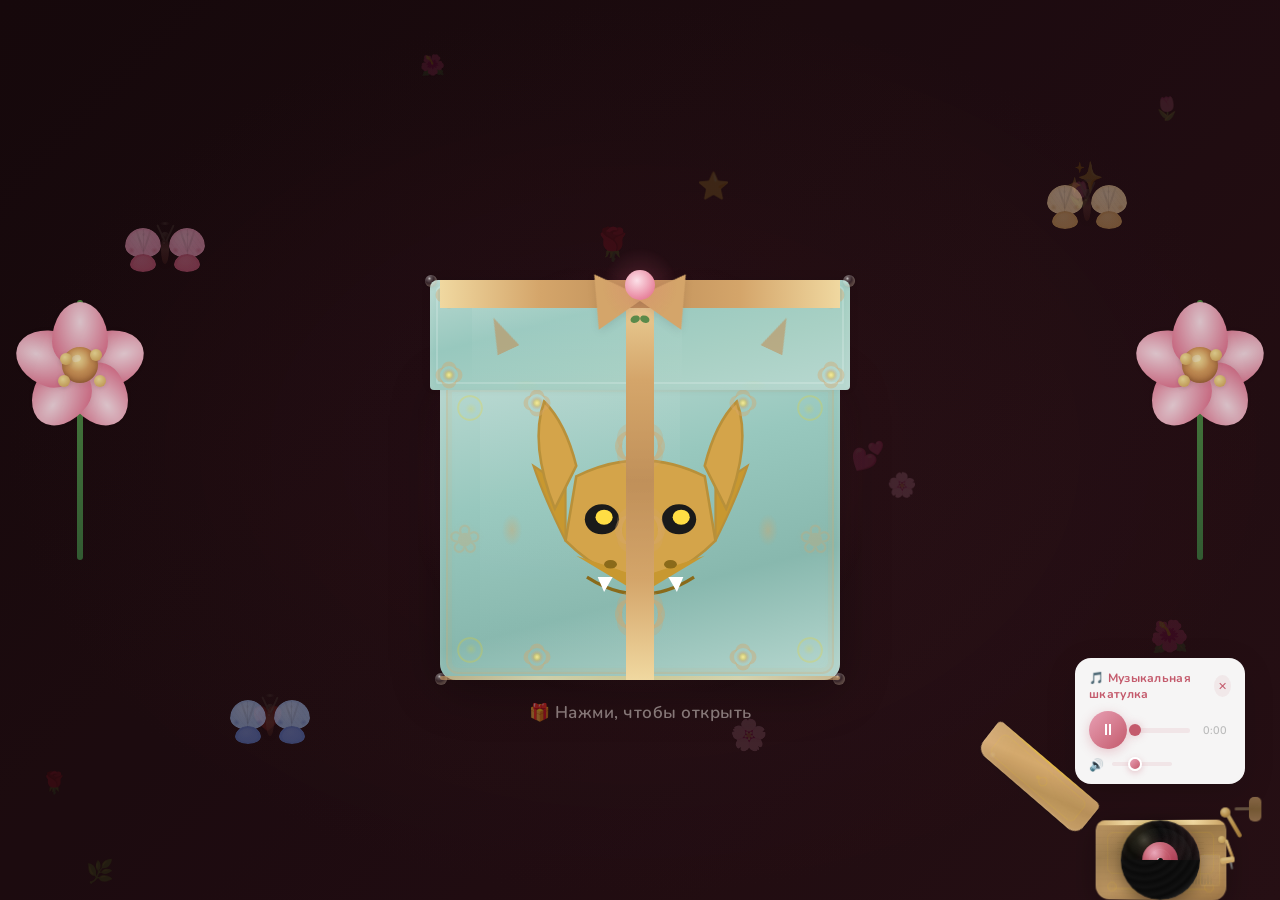
==== commit 8d9bffd3: "база" ====
--- a/gift.html
+++ b/gift.html
@@ -2,7 +2,7 @@
 <html lang="ru">
 <head>
 <meta charset="UTF-8">
-<meta name="viewport" content="width=device-width,initial-scale=1.0,user-scalable=no">
+<meta name="viewport" content="width=device-width,initial-scale=1.0,user-scalable=no,viewport-fit=cover">
 <title>🎁 Твой подарок!</title>
 <link href="https://fonts.googleapis.com/css2?family=Playfair+Display:wght@400;700;900&family=Nunito:wght@400;600;700;800;900&display=swap" rel="stylesheet">
 <link rel="stylesheet" href="base.css">
--- a/base.css
+++ b/base.css
@@ -1,12 +1,28 @@
-*{margin:0;padding:0;box-sizing:border-box;-webkit-tap-highlight-color:transparent}
+*{margin:0;padding:0;box-sizing:border-box;-webkit-tap-highlight-color:transparent;-webkit-touch-callout:none}
 html{scroll-behavior:smooth}
 body{
   font-family:'Playfair Display','Nunito',sans-serif;
-  min-height:100vh;height:100vh;
+  min-height:100vh;min-height:100dvh;height:100vh;height:100dvh;
   background:linear-gradient(135deg,#1a0a0e,#2d1218);
-  display:flex;justify-content:center;align-items:flex-start
+  display:flex;justify-content:center;align-items:flex-start;
+  -webkit-overflow-scrolling:touch;
+  overscroll-behavior:none;
+  -webkit-font-smoothing:antialiased;-moz-osx-font-smoothing:grayscale
 }
 body.dark{overflow:hidden}
+body.modal-open{overflow:hidden;position:fixed;width:100%}
+
+/* ===== MOBILE TOUCH ENHANCEMENTS ===== */
+.btn,.gb,.toothless-area,#pbC,#wcv,.mb-box,.mb-btn,.scroll-top,.balloon-msg,.modal-close,.close-btn{-webkit-touch-callout:none;-webkit-user-select:none;user-select:none;touch-action:manipulation}
+.btn:active{transform:scale(.94)!important}
+.btn.gh:active{background:rgba(196,90,108,.15)!important}
+.gb:active .gb-body,.gb:active .gb-lid{transform:scale(.98)}
+@media(hover:none){
+  .btn:hover{transform:none!important;box-shadow:0 4px 18px rgba(196,90,108,.25)!important}
+  .btn.gh:hover{background:transparent!important}
+  .scroll-top:hover{transform:none!important;background:rgba(255,255,255,.85)!important}
+  .scroll-top:hover:before{border-color:#c45a6c!important}
+}
 
 /* ===== CUSTOM SCROLLBAR ===== */
 ::-webkit-scrollbar{width:8px}
@@ -158,23 +174,36 @@
   .load-t{font-size:15px}
   .load-b{width:180px}
   .h-title{font-size:32px}.h-name{font-size:38px}.h-age-n{width:50px;height:50px;font-size:24px}
+  .hdr-orn{font-size:12px;letter-spacing:8px}.h-age-s{font-size:12px}
+  .h-age{gap:8px}.h-age-n:after{bottom:-16px;font-size:10px}
+  .h-age-s{letter-spacing:4px}
+  .wishes p{font-size:16px}
+  .card-cont{gap:14px;padding:10px 4px 30px;padding-bottom:calc(30px + env(safe-area-inset-bottom,0px))}
+  #main{padding:12px 6px;padding-bottom:calc(12px + env(safe-area-inset-bottom,0px))}
+  .sec-t{font-size:20px}.sig{font-size:20px}
+  .sig-sub{font-size:12px}.btn{padding:10px 20px;font-size:14px}.candle-count{font-size:14px}
   .gb{width:300px;height:340px}.gb-body{height:260px}.gb-lid{height:90px}
   .gb-ribbon-v{width:22px;margin-left:-11px}.gb-ribbon-h{height:22px}.gb-ribbon-v2{width:18px;margin-left:-9px;height:160px}
-
+  .gb-hint{font-size:14px;bottom:-38px}.gb-bow{transform:scale(.8);margin-top:-4px}.gb-tail-l,.gb-tail-r{transform:scale(.8)}.gb-rose{transform:scale(.7);margin-left:-32px;top:-30px}
+  .gb-wrap{margin-top:40px}
+  .side-rose-wrap{zoom:.45;top:10%;display:block}
+  .side-rose-wrap.left{left:-70px}
+  .side-rose-wrap.right{right:-70px}
+  .cake-area{padding:12px 16px 20px;margin:28px 0;min-height:260px}
+  .cake3d-canvas{min-height:220px}
   #pbC{height:320px}.wmodal{padding:24px 18px}.ww{width:260px;height:260px}
   .wmodal h2{font-size:22px}
   .wptr{top:-10px;margin-left:-12px;border-left:12px solid transparent;border-right:12px solid transparent;border-top:24px solid #8b1a2b}
-  #musicBox{bottom:12px;right:20px;left:auto}.mb-box{width:100px;height:80px}.mb-body{height:58px}.mb-lid{height:30px}
-
-  .mb-ctrl{width:160px;padding:10px 12px;margin-left:-80px}.mb-vinyl{transform:scale(.7);transform-origin:center center}
-  .mb-cylinder{display:none !important}.mb-mirror{display:none}.mb-comb{display:none !important}.mb-stage{display:none}
-  .mb-key{right:-22px;transform:scale(.8)}.mb-tonearm{transform:scale(.7);transform-origin:top right}
-  .mb-vinyl-glow{display:none!important}
-  .fw-text{font-size:30px}.card-cont{gap:14px;padding:10px 4px 30px}.wishes p{font-size:16px}
-  .side-rose-wrap{display:none}.balloon-area{height:320px;margin:2px 0 16px}.sec-t{font-size:20px}.cake-area{padding:12px 16px 20px;margin:28px 0;min-height:260px}
-  #main{padding:12px 6px}.hdr-orn{font-size:12px;letter-spacing:8px}.h-age-s{font-size:12px}
-  .pb-hint{font-size:12px}.pb-hud{font-size:13px;top:10px;right:10px;padding:6px 12px}.sig{font-size:20px}
-  .sig-sub{font-size:12px}.btn{padding:10px 20px;font-size:14px}.sec-t{font-size:20px}.candle-count{font-size:14px}
+  .pb-hint{font-size:12px}.pb-hud{font-size:13px;top:10px;right:10px;padding:6px 12px}
+  .pb-msg{font-size:14px;padding:10px 16px;white-space:normal}
+  #musicBox{bottom:8px!important;right:4px!important;left:auto}.mb-ctrl{display:none!important}.mb-box{width:54px!important;height:54px!important;border-radius:50%;background:linear-gradient(135deg,#e8a0b4,#c45a6c);box-shadow:0 3px 12px rgba(196,90,108,.5);display:flex;align-items:center;justify-content:center;cursor:pointer;position:relative}
+  .mb-box-inner,.mb-body,.mb-lid,.mb-key,.mb-stage,.mb-vinyl,.mb-mirror{display:none!important}
+  .mb-box:after{content:'▶';font-size:24px;color:#fff;position:absolute;top:50%;left:50%;transform:translate(-50%,-50%)}
+  .mb-box.playing:after{content:'⏸';font-size:22px}
+  .fw-text{font-size:30px}.fw-sub{font-size:16px}
+  .balloon-area{height:320px;margin:2px 0 16px}.balloon-msg{font-size:14px}
+  .bfly{width:56px;height:50px}
+  .sslider-stage{min-height:300px}.scard{padding:28px 20px;min-height:300px}.scard-ttl{font-size:24px}.scard-icon{font-size:48px}.scard-desc{font-size:14px}.snav{width:36px;height:36px}.snav-arr{width:36px;height:36px}.snav-arr:before{width:11px;height:11px;margin:-5.5px 0 0 -4px}.snav-shadow{width:36px;height:36px}.snav-prev{left:-6px}.snav-next{right:-6px}
 }
 @media(max-width:420px){
   .bud-wrap{width:220px;height:260px}
@@ -193,10 +222,83 @@
   .load-t{font-size:13px}
   .load-b{width:150px}
   .h-title{font-size:26px}.h-name{font-size:30px}
+  .h-age-n{width:44px;height:44px;font-size:22px}
+  .hdr-orn{font-size:10px;letter-spacing:6px}.h-age-s{font-size:11px;letter-spacing:3px}
+  .h-age{gap:6px}.h-age-n:after{bottom:-14px;font-size:9px}
+  .wishes p{font-size:15px}
+  .card-cont{gap:10px;padding:8px 4px 24px;padding-bottom:calc(24px + env(safe-area-inset-bottom,0px))}
+  #main{padding:10px 6px;padding-bottom:calc(10px + env(safe-area-inset-bottom,0px))}
+  .sec-t{font-size:18px}.sig{font-size:16px}.sig-sub{font-size:11px}
+  .btn{padding:8px 16px;font-size:13px}.candle-count{font-size:13px}
   .gb{width:260px;height:300px}.gb-body{height:230px}.gb-lid{height:80px}
-
-  #pbC{height:260px}.ww{width:220px;height:220px}  .balloon-area{height:260px}
-  .sig{font-size:16px}.sig-sub{font-size:11px}.btn{padding:8px 16px;font-size:13px}.sec-t{font-size:18px}.candle-count{font-size:13px}.pb-hint{font-size:11px}.pb-area{max-width:100%}
+  .gb-ribbon-v{width:20px;margin-left:-10px}.gb-ribbon-h{height:20px}
+  .gb-ribbon-v2{height:140px;width:16px;margin-left:-8px}
+  .gb-hint{font-size:14px;bottom:-36px}.gb-bow{transform:scale(.7);margin-top:-6px}.gb-tail-l,.gb-tail-r{transform:scale(.65)}.gb-rose{transform:scale(.6);margin-left:-28px;top:-28px}
+  .gb-wrap{margin-top:30px}
+  .cake-area{padding:10px 12px 18px;margin:18px 0 12px;min-height:240px}
+  .cake3d-canvas{min-height:180px}
+  #pbC{height:260px}.ww{width:220px;height:220px}
+  .wmodal{padding:20px 16px}.wmodal h2{font-size:20px}
+  .wptr{top:-8px;margin-left:-10px;border-left:10px solid transparent;border-right:10px solid transparent;border-top:20px solid #8b1a2b}
+  .pb-hint{font-size:11px}.pb-hud{font-size:12px;top:8px;right:8px;padding:4px 10px}
+  .pb-msg{font-size:13px;padding:8px 14px;white-space:normal}.pb-area{max-width:100%}
+  #musicBox{left:auto;right:2px!important;bottom:6px!important;transform:none}.mb-ctrl{display:none!important}.mb-box{width:44px!important;height:44px!important;border-radius:50%;background:linear-gradient(135deg,#e8a0b4,#c45a6c);box-shadow:0 3px 10px rgba(196,90,108,.5);display:flex;align-items:center;justify-content:center;cursor:pointer;position:relative}
+  .mb-box-inner,.mb-body,.mb-lid,.mb-key,.mb-stage,.mb-vinyl,.mb-mirror{display:none!important}
+  .mb-box:after{content:'▶';font-size:20px;color:#fff;position:absolute;top:50%;left:50%;transform:translate(-50%,-50%)}
+  .mb-box.playing:after{content:'⏸';font-size:18px}
+  .fw-text{font-size:24px}.fw-sub{font-size:14px}
+  .balloon-area{height:260px}.balloon-msg{font-size:13px}
+  .bfly{width:44px;height:38px}
+  .sslider-stage{min-height:260px}.scard{padding:24px 16px;min-height:260px}.scard-ttl{font-size:22px}.scard-icon{font-size:42px}.scard-desc{font-size:13px}.snav{width:32px;height:32px}.snav-arr{width:32px;height:32px}.snav-arr:before{width:10px;height:10px;margin:-5px 0 0 -3.5px}.snav-shadow{width:32px;height:32px}.snav-prev{left:-4px}.snav-next{right:-4px}.snav-dots{gap:6px;margin-top:12px}.snav-dot{width:6px;height:6px}.snav-dot.active{width:16px}
+}
+@media(max-width:360px){
+  .bud-wrap{width:180px;height:220px}
+  .bud-stem{top:50px;height:140px}
+  .bud-stem-l{width:26px;height:8px}
+  .bud-stem-l:nth-child(2){top:100px}
+  .bud-stem-l:nth-child(3){top:130px;left:calc(50% - 27px)}
+  .bud-stem-l:nth-child(4){top:155px}
+  .bud-stem-l:nth-child(5){top:170px;left:calc(50% - 27px)}
+  .bud-sep{top:46px;width:12px;height:18px}
+  .bp0{width:34px;height:44px;margin:-38px 0 0 -17px}
+  .bp1,.bp2{width:38px;height:48px;margin:-41px 0 0 -19px}
+  .bp3,.bp4{width:34px;height:42px;margin:-38px 0 0 -17px}
+  .bp5,.bp6{width:28px;height:36px;margin:-32px 0 0 -14px}
+  .bp7,.bp8{width:22px;height:30px;margin:-26px 0 0 -11px}
+  .load-t{font-size:12px}
+  .load-b{width:130px}
+  .h-title{font-size:22px}.h-name{font-size:24px}
+  .h-age-n{width:40px;height:40px;font-size:20px}
+  .hdr-orn{font-size:9px;letter-spacing:5px}.h-age-s{font-size:10px;letter-spacing:3px}
+  .h-age{gap:4px}.h-age-n:after{bottom:-12px;font-size:8px}
+  .wishes p{font-size:14px}
+  .card-cont{gap:8px;padding:6px 4px 20px;padding-bottom:calc(20px + env(safe-area-inset-bottom,0px))}
+  #main{padding:8px 4px;padding-bottom:calc(8px + env(safe-area-inset-bottom,0px))}
+  .sec-t{font-size:16px}.sig{font-size:14px}.sig-sub{font-size:10px}
+  .btn{padding:8px 14px;font-size:12px}.candle-count{font-size:12px}
+  .gb{width:220px;height:260px}.gb-body{height:200px}.gb-lid{height:70px}
+  .gb-ribbon-v{width:18px;margin-left:-9px}.gb-ribbon-h{height:18px}
+  .gb-ribbon-v2{height:120px;width:14px;margin-left:-7px}
+  .gb-hint{font-size:12px;bottom:-32px}.gb-bow{transform:scale(.6);margin-top:-10px}.gb-tail-l,.gb-tail-r{transform:scale(.55)}.gb-rose{transform:scale(.5);margin-left:-22px;top:-24px}
+  .gb-wrap{margin-top:20px}
+  .cake-area{padding:8px 10px 14px;margin:12px 0 8px;min-height:200px}
+  .cake3d-canvas{min-height:150px}
+  #pbC{height:200px}.ww{width:200px;height:200px}
+  .wmodal{padding:16px 12px}.wmodal h2{font-size:18px}
+  .wptr{top:-7px;margin-left:-9px;border-left:9px solid transparent;border-right:9px solid transparent;border-top:18px solid #8b1a2b}
+  .pb-hint{font-size:10px}.pb-hud{font-size:11px;top:6px;right:6px;padding:4px 8px}
+  .pb-msg{font-size:12px;padding:6px 12px;white-space:normal}
+  #musicBox{right:0!important;bottom:4px!important;left:auto;transform:none}.mb-ctrl{display:none!important}.mb-box{width:36px!important;height:36px!important;border-radius:50%;background:linear-gradient(135deg,#e8a0b4,#c45a6c);box-shadow:0 2px 8px rgba(196,90,108,.5);display:flex;align-items:center;justify-content:center;cursor:pointer;position:relative}
+  .mb-box-inner,.mb-body,.mb-lid,.mb-key,.mb-stage,.mb-vinyl,.mb-mirror{display:none!important}
+  .mb-box:after{content:'▶';font-size:17px;color:#fff;position:absolute;top:50%;left:50%;transform:translate(-50%,-50%)}
+  .mb-box.playing:after{content:'⏸';font-size:15px}
+  .fw-text{font-size:22px}.fw-sub{font-size:12px}
+  .balloon-area{height:200px;margin:2px 0 8px}.balloon-msg{font-size:12px}
+  .side-rose-wrap{zoom:.35;top:8%}
+  .side-rose-wrap.left{left:-80px}
+  .side-rose-wrap.right{right:-80px}
+  .bfly{width:38px;height:32px}
+  .sslider-stage{min-height:240px}.scard{padding:20px 14px;min-height:240px}.scard-ttl{font-size:20px}.scard-icon{font-size:38px}.scard-desc{font-size:12px}.snav{width:28px;height:28px}.snav-arr{width:28px;height:28px}.snav-arr:before{width:9px;height:9px;margin:-4.5px 0 0 -3px}.snav-shadow{width:28px;height:28px}.snav-prev{left:-2px}.snav-next{right:-2px}.snav-dots{gap:4px;margin-top:8px}.snav-count{font-size:11px}
 }
 
 /* ===== SAKURA PETALS ===== */
--- a/effects.css
+++ b/effects.css
@@ -1,14 +1,13 @@
 /* ===== BUTTERFLIES ===== */
-.bfly{position:fixed;z-index:1499;pointer-events:auto;cursor:pointer;opacity:0;transition:opacity .8s;user-select:none;perspective:800px;width:80px;height:70px}
-.bfly.show{opacity:1}
+.bfly{position:fixed;z-index:1400;pointer-events:auto;cursor:pointer;opacity:0;transition:opacity .8s;user-select:none;perspective:800px;width:80px;height:70px;left:var(--bx,50%);top:var(--by,50%);animation:bflyFloat var(--dur,12s) ease-in-out infinite}
+.bfly.show{opacity:.55;pointer-events:none;cursor:default}
+.bfly-inner{position:absolute;inset:0;transform-style:preserve-3d}
 .bfly.bg{position:absolute;left:0;top:0;z-index:0;pointer-events:none;cursor:default;opacity:.55}
 .bfly.bg .bfly-inner{animation:bflyBobBg 8s ease-in-out infinite}
 @keyframes bflyBobBg{0%,100%{transform:translateY(0) rotate(0)}30%{transform:translateY(-6px) rotate(1deg)}70%{transform:translateY(3px) rotate(-1deg)}}
 .bfly.bg .bfly-w{animation:wFlapBg 1.5s ease-in-out infinite alternate}
 @keyframes wFlapBg{0%{transform:rotateY(0deg) scaleX(1)}100%{transform:rotateY(15deg) scaleX(.9)}}
-.bfly-inner{position:absolute;inset:0;transform-style:preserve-3d;animation:bflyBob 5s ease-in-out infinite}
-@keyframes bflyBob{0%,100%{transform:translateY(0)}50%{transform:translateY(-3px)}}
-/* Wings with perspective and detail */
+@keyframes bflyFloat{0%,100%{transform:translate(0,0)}25%{transform:translate(var(--sway,30px),calc(var(--sway,30px)*-0.6))}50%{transform:translate(calc(var(--sway,30px)*-0.4),calc(var(--sway,30px)*0.3))}75%{transform:translate(calc(var(--sway,30px)*0.5),calc(var(--sway,30px)*-0.2))}}
 .bfly-w{position:absolute;top:10px;width:36px;height:44px;transform-style:preserve-3d;animation:wFlap .8s ease-in-out infinite alternate}
 .bfw-l{left:0;transform-origin:right 60%}
 .bfw-r{right:0;transform-origin:left 60%}
@@ -64,6 +63,16 @@
 .star-el{position:absolute;font-size:18px;opacity:0;animation:starF var(--sd,1.5s) linear forwards;pointer-events:none;filter:drop-shadow(0 0 10px rgba(255,215,0,.3))}
 @keyframes starF{0%{opacity:0;transform:translateY(0) translateX(0) scale(.5)}5%{opacity:1}50%{opacity:1}95%{opacity:1}100%{opacity:0;transform:translateY(var(--sy,300px)) translateX(var(--sx,100px)) scale(1)}}
 
+/* ===== REDUCED MOTION ===== */
+@media(prefers-reduced-motion:reduce){
+  *,*::before,*::after{animation-duration:0.01ms!important;animation-iteration-count:1!important;transition-duration:0.01ms!important}
+  .bfly,.petals,.sparkle,.sparkle-container{display:none!important}
+  .stars-container{opacity:0!important}
+  .balloon-area{display:none!important}
+  #bgC{opacity:0!important}
+  .scroll-progress{display:none!important}
+}
+
 /* ===== GIFT PAGE SPARKLES ===== */
 .gift-sparkle{position:absolute;border-radius:50%;pointer-events:none;opacity:0;animation:sparkleUp linear forwards;z-index:2}
 @keyframes sparkleUp{0%{opacity:0;transform:translateY(0) scale(.3)}15%{opacity:.9}70%{opacity:.6}100%{opacity:0;transform:translateY(-250px) scale(.1)}}
--- a/widgets.css
+++ b/widgets.css
@@ -477,10 +477,10 @@
 }
 
 /* ===== MAIN ===== */
-#main{width:100%;min-height:100vh;display:flex;flex-direction:column;align-items:center;opacity:0;transition:opacity 1s;position:relative;z-index:1;background:linear-gradient(170deg,#fff5ef,#fde8dc 30%,#e8f0e4 70%,#fce8e0);padding:20px 12px}
+#main{width:100%;min-height:100vh;min-height:100dvh;display:flex;flex-direction:column;align-items:center;opacity:0;transition:opacity 1s;position:relative;z-index:1;background:linear-gradient(170deg,#fff5ef,#fde8dc 30%,#e8f0e4 70%,#fce8e0);padding:20px 12px;-webkit-overflow-scrolling:touch}
 #main.show{opacity:1}
 #bgC{position:fixed;inset:0;pointer-events:none;z-index:0;width:100%;height:100%}
-.card-cont{position:relative;z-index:1;width:100%;max-width:720px;display:flex;flex-direction:column;align-items:center;gap:18px;padding:20px 10px 40px}
+.card-cont{position:relative;z-index:1;width:100%;max-width:720px;display:flex;flex-direction:column;align-items:center;gap:18px;padding:20px 10px 40px;-webkit-overflow-scrolling:touch}
 
 /* ===== HEADER ===== */
 .hdr{text-align:center;margin-bottom:2px}
@@ -489,7 +489,7 @@
 @keyframes cg{0%,100%{background-position:0 50%}50%{background-position:100% 50%}}
 .h-name{font-size:54px;display:block;margin-top:2px}
 .h-age{display:inline-flex;align-items:center;gap:12px;margin-top:6px}
-.h-age-n{width:64px;height:64px;border-radius:50%;background:linear-gradient(135deg,#e8a0b4,#c45a6c);color:#fff;font-size:30px;font-weight:900;display:flex;align-items:center;justify-content:center;box-shadow:0 4px 22px rgba(196,90,108,.3);position:relative}
+.h-age-n{width:64px;height:64px;border-radius:50%;background:linear-gradient(135deg,#e8a0b4,#c45a6c);color:#fff;font-size:30px;font-weight:900;display:flex;align-items:center;justify-content:center;text-align:center;line-height:1;box-shadow:0 4px 22px rgba(196,90,108,.3);position:relative}
 .h-age-n:after{content:'лет';position:absolute;bottom:-20px;font-size:12px;font-weight:700;color:#c45a6c;letter-spacing:3px}
 .h-age-s{color:#d4a56a;font-size:14px;letter-spacing:6px}
 .div{display:flex;align-items:center;justify-content:center;gap:14px;width:100%;max-width:320px}
@@ -527,7 +527,7 @@
 @keyframes mp{0%{opacity:0;transform:scale(.7) translateY(30px)}100%{opacity:1;transform:scale(1) translateY(0)}}
 .wmodal h2{font-size:28px;font-weight:900;color:#8b1a2b;margin-bottom:2px;font-family:'Playfair Display',serif}
 .wmodal .ws{font-size:16px;color:#888;margin-bottom:16px;font-weight:500;font-family:'Nunito',sans-serif}
-.ww{position:relative;width:320px;height:320px;margin:0 auto 18px}
+.ww{position:relative;width:320px;height:320px;margin:0 auto 18px;overflow:hidden}
 #wcv{width:100%;height:100%;border-radius:50%;box-shadow:0 4px 30px rgba(0,0,0,.1)}
 .wptr{position:absolute;top:-12px;left:50%;margin-left:-14px;width:0;height:0;border-left:14px solid transparent;border-right:14px solid transparent;border-top:28px solid #8b1a2b;z-index:10;filter:drop-shadow(0 2px 4px rgba(0,0,0,.2))}
 .wptr:after{content:'';position:absolute;top:-32px;left:50%;margin-left:-5px;width:10px;height:10px;border-radius:50%;background:#d4a56a;box-shadow:0 0 8px rgba(212,165,106,.4)}
@@ -549,7 +549,7 @@
 .sig-sub{font-family:'Nunito',sans-serif;font-size:14px;color:#c45a6c;text-align:center;letter-spacing:2px;opacity:.5}
 
 /* ===== MUSIC BOX ===== */
-#musicBox{position:fixed;bottom:0;right:100px;z-index:1510;display:none;align-items:flex-end;flex-direction:column}
+#musicBox{position:fixed;bottom:0;right:50px;z-index:1510;display:none;align-items:flex-end;flex-direction:column}
 #musicBox.show{display:flex}
 #musicBox.gb-hint .mb-box{animation:mbGbPulse 2s ease-in-out infinite}
 @keyframes mbGbPulse{0%,100%{filter:drop-shadow(0 0 8px rgba(255,215,0,.15))}50%{filter:drop-shadow(0 0 18px rgba(255,215,0,.35))}}
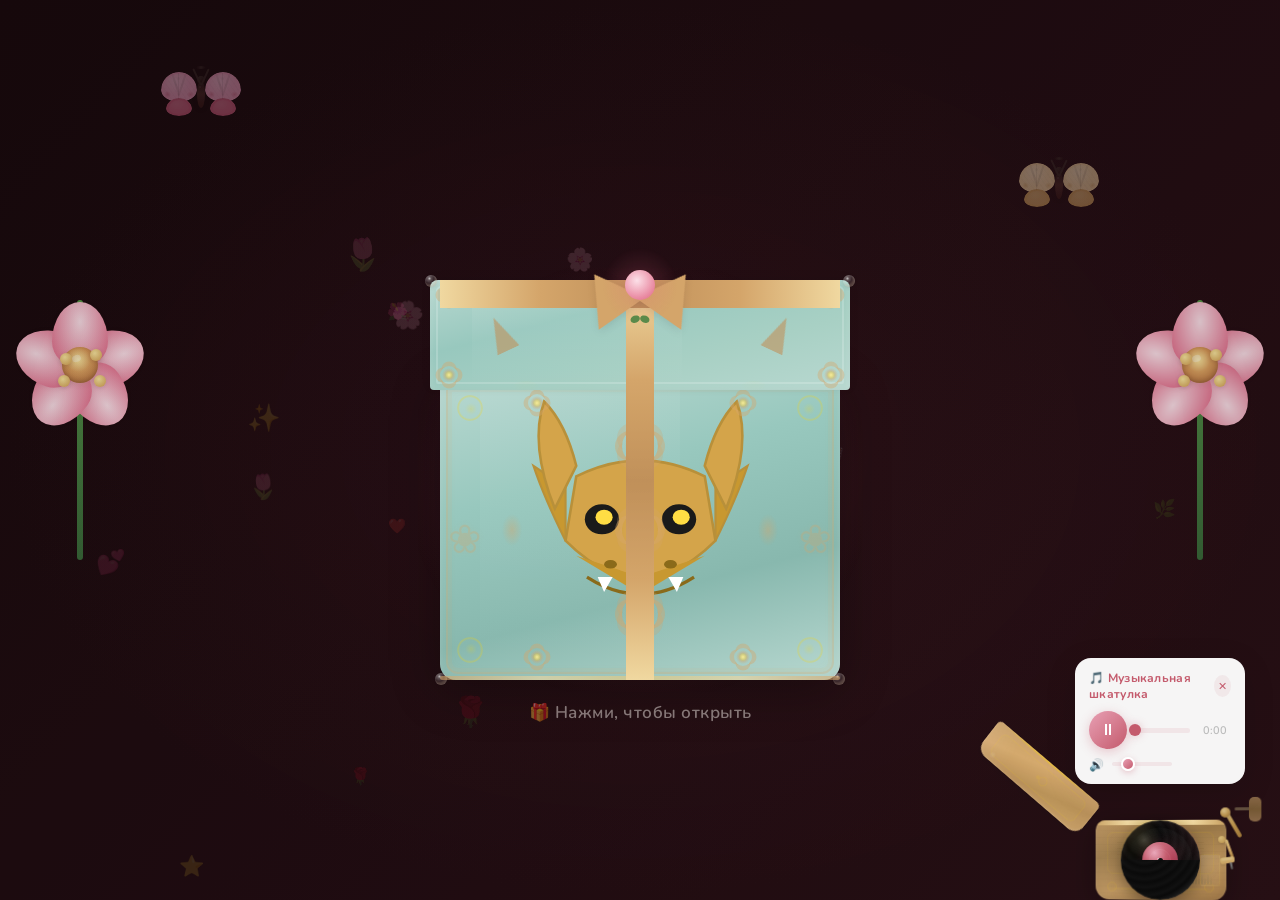
==== commit 9d7c3017: "п" ====
--- a/gift.html
+++ b/gift.html
@@ -8,6 +8,7 @@
 <link rel="stylesheet" href="base.css">
 <link rel="stylesheet" href="effects.css">
 <link rel="stylesheet" href="widgets.css">
+<link rel="icon" type="image/svg+xml" href="favicon.svg">
 </head>
 <body class="dark">
 
--- a/base.css
+++ b/base.css
@@ -11,18 +11,23 @@
 }
 body.dark{overflow:hidden}
 body.modal-open{overflow:hidden;position:fixed;width:100%}
+.ww{width:320px;height:320px}
 
 /* ===== MOBILE TOUCH ENHANCEMENTS ===== */
-.btn,.gb,.toothless-area,#pbC,#wcv,.mb-box,.mb-btn,.scroll-top,.balloon-msg,.modal-close,.close-btn{-webkit-touch-callout:none;-webkit-user-select:none;user-select:none;touch-action:manipulation}
+.btn,.gb,.toothless-area,.mb-box,.mb-btn,.scroll-top,.balloon-msg,.modal-close,.close-btn,
+.snav,.snav-arr,.snav-dot,.sp-btn,.close-btn{-webkit-touch-callout:none;-webkit-user-select:none;user-select:none;touch-action:manipulation;cursor:pointer;-webkit-tap-highlight-color:transparent}
 .btn:active{transform:scale(.94)!important}
 .btn.gh:active{background:rgba(196,90,108,.15)!important}
 .gb:active .gb-body,.gb:active .gb-lid{transform:scale(.98)}
+.mb-box:active,.snav:active,.snav-arr:active,.snav-dot:active,.scroll-top:active,.modal-close:active,.close-btn:active,.sp-btn:active{transform:scale(.93)}
 @media(hover:none){
   .btn:hover{transform:none!important;box-shadow:0 4px 18px rgba(196,90,108,.25)!important}
   .btn.gh:hover{background:transparent!important}
   .scroll-top:hover{transform:none!important;background:rgba(255,255,255,.85)!important}
   .scroll-top:hover:before{border-color:#c45a6c!important}
-}
+  .mb-box:hover,.snav:hover,.snav-arr:hover,.snav-dot:hover,.modal-close:hover,.close-btn:hover,.sp-btn:hover{transform:none!important}
+}
+.btn,.mb-box,.snav,.snav-arr,.snav-dot,.scroll-top,.modal-close,.close-btn,.sp-btn{transition:transform .15s,box-shadow .15s}
 
 /* ===== CUSTOM SCROLLBAR ===== */
 ::-webkit-scrollbar{width:8px}
--- a/widgets.css
+++ b/widgets.css
@@ -406,76 +406,6 @@
   transition:all .9s cubic-bezier(.34,1.56,.64,1) .5s
 }
 
-/* ===== OPEN — Ring ripple ===== */
-@keyframes gbRing{
-  0%{transform:scale(.5);opacity:.6}
-  100%{transform:scale(3);opacity:0}
-}
-.gb-ring{
-  position:fixed;z-index:9997;border-radius:50%;pointer-events:none;
-  border:3px solid rgba(255,215,0,.5);
-  width:16px;height:16px;margin-left:-8px;margin-top:-8px;
-  opacity:0;
-  animation:gbRing 1.2s ease-out forwards
-}
-.gb-ring:nth-child(2){animation-delay:.15s;border-color:rgba(255,215,0,.3);width:12px;height:12px;margin-left:-6px;margin-top:-6px}
-.gb-ring:nth-child(3){animation-delay:.3s;border-color:rgba(255,248,230,.4);width:20px;height:20px;margin-left:-10px;margin-top:-10px}
-
-/* ===== OPEN — Golden dust motes (floating upward slowly) ===== */
-@keyframes gbDust{
-  0%{transform:translateY(0) scale(1);opacity:.9}
-  100%{transform:translateY(-320px) scale(.1);opacity:0}
-}
-.gb-dust{
-  position:fixed;z-index:9996;pointer-events:none;
-  width:4px;height:4px;border-radius:50%;
-  background:radial-gradient(circle,#fff8e0,#ffd700);
-  box-shadow:0 0 6px rgba(255,215,0,.4);
-  animation:gbDust 2.5s ease-out forwards
-}
-
-/* ===== OPEN — Floating music notes ===== */
-@keyframes gbNote{
-  0%{transform:translateY(0) translateX(0) rotate(0);opacity:.8}
-  40%{opacity:1}
-  100%{transform:translateY(-250px) translateX(60px) rotate(50deg);opacity:0}
-}
-.gb-note{
-  position:fixed;z-index:9996;pointer-events:none;
-  font-size:22px;color:#ffd700;
-  text-shadow:0 0 10px rgba(255,215,0,.5);
-  animation:gbNote 3s ease-out forwards
-}
-.gb-note:nth-child(2n){animation:gbNote 3.5s ease-out forwards .2s;font-size:18px;color:#ff6b8a;text-shadow:0 0 10px rgba(255,107,138,.4)}
-.gb-note:nth-child(3n){animation:gbNote 2.8s ease-out forwards .4s;font-size:26px;color:#fff8e0;text-shadow:0 0 12px rgba(255,248,224,.5)}
-
-/* ===== OPEN — Glitter trail particles ===== */
-@keyframes gbGlitter{
-  0%{transform:scale(1);opacity:1}
-  100%{transform:scale(0) translateY(-40px);opacity:0}
-}
-.gb-glitter{
-  position:fixed;z-index:9996;pointer-events:none;
-  width:3px;height:3px;border-radius:50%;
-  background:#fff;
-  box-shadow:0 0 4px #ffd700;
-  animation:gbGlitter .8s ease-out forwards
-}
-
-/* ===== OPEN — Sparkle burst (larger sparkly stars) ===== */
-@keyframes gbStarBurst{
-  0%{transform:scale(0) rotate(0);opacity:1}
-  30%{transform:scale(1.5) rotate(60deg);opacity:.9}
-  100%{transform:scale(.2) rotate(180deg) translateY(-50px);opacity:0}
-}
-.gb-star{
-  position:fixed;z-index:9996;pointer-events:none;
-  width:12px;height:12px;
-  background:linear-gradient(45deg,#fff8e0,#ffd700,#fff8e0);
-  clip-path:polygon(50% 0%,61% 35%,98% 35%,68% 57%,79% 91%,50% 70%,21% 91%,32% 57%,2% 35%,39% 35%);
-  animation:gbStarBurst 1s ease-out forwards
-}
-
 /* ===== MAIN ===== */
 #main{width:100%;min-height:100vh;min-height:100dvh;display:flex;flex-direction:column;align-items:center;opacity:0;transition:opacity 1s;position:relative;z-index:1;background:linear-gradient(170deg,#fff5ef,#fde8dc 30%,#e8f0e4 70%,#fce8e0);padding:20px 12px;-webkit-overflow-scrolling:touch}
 #main.show{opacity:1}
@@ -523,11 +453,11 @@
 /* ===== WHEEL ===== */
 .wov{position:fixed;inset:0;z-index:500;background:rgba(0,0,0,.55);backdrop-filter:blur(10px);-webkit-backdrop-filter:blur(10px);display:none;align-items:center;justify-content:center;padding:20px}
 .wov.on{display:flex}
-.wmodal{background:#fffaf7;border-radius:28px;padding:32px 28px 24px;max-width:500px;width:100%;text-align:center;box-shadow:0 24px 70px rgba(0,0,0,.35);animation:mp .6s cubic-bezier(.34,1.56,.64,1)}
+.wmodal{background:#fffaf7;border-radius:28px;padding:32px 28px 24px;max-width:500px;width:100%;text-align:center;box-shadow:0 24px 70px rgba(0,0,0,.35);animation:mp .6s cubic-bezier(.34,1.56,.64,1);box-sizing:border-box;max-height:90dvh;overflow-y:auto}
 @keyframes mp{0%{opacity:0;transform:scale(.7) translateY(30px)}100%{opacity:1;transform:scale(1) translateY(0)}}
 .wmodal h2{font-size:28px;font-weight:900;color:#8b1a2b;margin-bottom:2px;font-family:'Playfair Display',serif}
 .wmodal .ws{font-size:16px;color:#888;margin-bottom:16px;font-weight:500;font-family:'Nunito',sans-serif}
-.ww{position:relative;width:320px;height:320px;margin:0 auto 18px;overflow:hidden}
+.ww{position:relative;margin:0 auto 18px}
 #wcv{width:100%;height:100%;border-radius:50%;box-shadow:0 4px 30px rgba(0,0,0,.1)}
 .wptr{position:absolute;top:-12px;left:50%;margin-left:-14px;width:0;height:0;border-left:14px solid transparent;border-right:14px solid transparent;border-top:28px solid #8b1a2b;z-index:10;filter:drop-shadow(0 2px 4px rgba(0,0,0,.2))}
 .wptr:after{content:'';position:absolute;top:-32px;left:50%;margin-left:-5px;width:10px;height:10px;border-radius:50%;background:#d4a56a;box-shadow:0 0 8px rgba(212,165,106,.4)}
@@ -847,3 +777,52 @@
   .snav-prev{left:-10px}
   .snav-next{right:-10px}
 }
+
+/* ===== MOBILE: shorter wobble + simplified gift box open (touch devices) ===== */
+@media(hover:none){
+  .gb.wobble{animation:gbWobbleMobile .5s ease-in-out}
+  @keyframes gbWobbleMobile{
+    0%{transform:scale(1) rotate(0)}
+    15%{transform:scale(1.01) rotate(-.5deg)}
+    35%{transform:scale(1.005) rotate(.4deg)}
+    55%{transform:scale(1.01) rotate(-.3deg)}
+    75%{transform:scale(1)}/*tap*/100%{transform:scale(1) rotate(0)}
+  }
+  .gb.open .gb-lid{
+    animation:lidFlyMobile .8s cubic-bezier(.22,1,.36,1) forwards;
+    transform-origin:center bottom
+  }
+  @keyframes lidFlyMobile{
+    0%{transform:rotateX(0) translateZ(0);opacity:1}
+    30%{transform:rotateX(-30deg) translateZ(5px);opacity:1}
+    60%{transform:rotateX(-80deg) translateZ(-15px);opacity:.6}
+    100%{transform:rotateX(-150deg) translateZ(-40px);opacity:0}
+  }
+  .gb.open .gb-crystal{opacity:0;transition:opacity .3s}
+  .gb.open .gb-crystal-shine{opacity:0;transition:opacity .2s}
+  .gb.open .gb-crystal-facet{opacity:0;transition:opacity .3s}
+  .gb.open .gb-crystal-facet:nth-child(1){border-bottom-color:rgba(255,255,255,.6);transition:border-bottom-color .2s}
+  .gb.open .gb-crystal-facet:nth-child(3){opacity:0;transition:opacity .3s}
+  .gb.open .gb-bow-l,.gb.open .gb-bow-r,
+  .gb.open .gb-bow-c,.gb.open .gb-tail-l,.gb.open .gb-tail-r,
+  .gb.open .gb-ribbon-v,.gb.open .gb-ribbon-h,.gb.open .gb-ribbon-v2,
+  .gb.open .gb-trim,.gb.open .gb-trim-b{opacity:0;transition:opacity .3s}
+  .gb.open .gb-bead-tl,.gb.open .gb-bead-tr,.gb.open .gb-bead-bl,.gb.open .gb-bead-br,
+  .gb.open .gb-bead-lid-tl,.gb.open .gb-bead-lid-tr{opacity:0;transition:opacity .3s}
+  .gb.open .gb-flw,.gb.open .gb-flw-tl,.gb.open .gb-flw-tr,.gb.open .gb-flw-bl,.gb.open .gb-flw-br,
+  .gb.open .gb-flw-lg,.gb.open .gb-flw-c,.gb.open .gb-flw-u,.gb.open .gb-flw-d,
+  .gb.open .gb-flw-ld-tl,.gb.open .gb-flw-ld-tr,.gb.open .gb-flw-ld-bl,.gb.open .gb-flw-ld-br,
+  .gb.open .gb-swirl-l,.gb.open .gb-swirl-r{opacity:0;transition:opacity .3s}
+  .gb.open .gb-ornament,.gb.open .gb-orn-tl,.gb.open .gb-orn-tr,.gb.open .gb-orn-bl,.gb.open .gb-orn-br{opacity:0;transition:opacity .3s}
+  .gb.open .gb-hint{opacity:0;transform:translateY(8px);transition:opacity .25s,transform .25s}
+  .gb.open .gb-body{transform:scale(1.02);transition:transform .5s cubic-bezier(.34,1.56,.64,1)}
+  .gb.open .gb-body-inner{border-color:rgba(255,215,0,.5);transition:border-color .5s}
+  .gb.open .gb-body-pat{opacity:.6;transition:opacity .5s}
+  .gb.open .gb-glow{
+    opacity:1;
+    background:radial-gradient(ellipse,rgba(255,215,0,.4) 0%,rgba(255,180,50,.15) 30%,transparent 60%);
+    transform:scale(1.5);
+    transition:all .8s cubic-bezier(.22,1,.36,1)
+  }
+  .gb.open~.gb-open-beam{height:180px;opacity:1;transition:height .8s cubic-bezier(.22,1,.36,1),opacity 1s}
+}
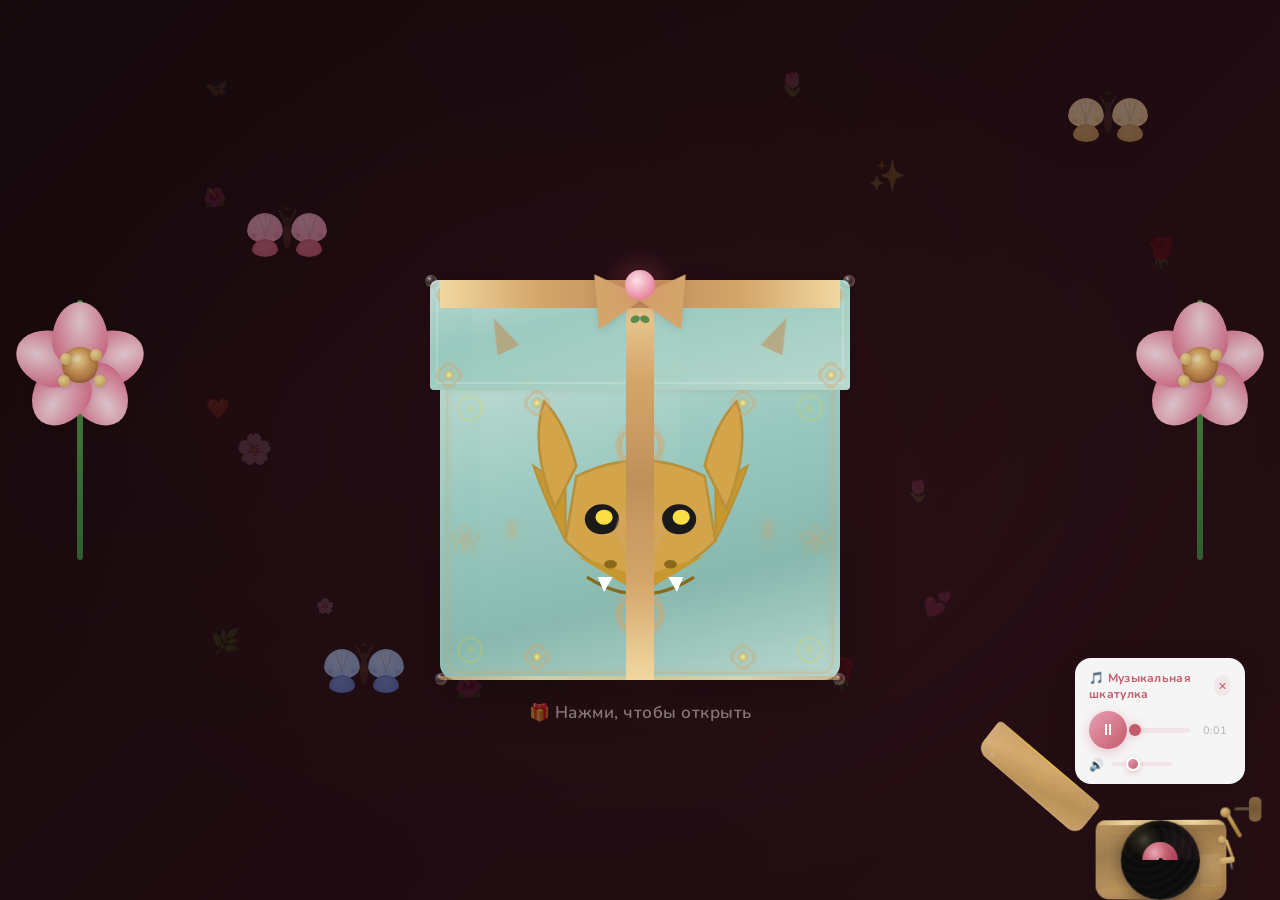
==== commit 7e6cd2d6: "feat: full iOS/Android meta tags on all pages, touch improvements (touch-action, text-size-adjust)" ====
--- a/gift.html
+++ b/gift.html
@@ -3,6 +3,13 @@
 <head>
 <meta charset="UTF-8">
 <meta name="viewport" content="width=device-width,initial-scale=1.0,user-scalable=no,viewport-fit=cover">
+<meta name="apple-mobile-web-app-capable" content="yes">
+<meta name="apple-mobile-web-app-status-bar-style" content="black-translucent">
+<meta name="apple-mobile-web-app-title" content="С днём рождения!">
+<meta name="mobile-web-app-capable" content="yes">
+<meta name="theme-color" content="#1a0a0e">
+<meta name="format-detection" content="telephone=no">
+<meta name="handheldfriendly" content="true">
 <title>🎁 Твой подарок!</title>
 <link href="https://fonts.googleapis.com/css2?family=Playfair+Display:wght@400;700;900&family=Nunito:wght@400;600;700;800;900&display=swap" rel="stylesheet">
 <link rel="stylesheet" href="base.css">
--- a/base.css
+++ b/base.css
@@ -1,5 +1,5 @@
-*{margin:0;padding:0;box-sizing:border-box;-webkit-tap-highlight-color:transparent;-webkit-touch-callout:none}
-html{scroll-behavior:smooth}
+*{margin:0;padding:0;box-sizing:border-box;-webkit-tap-highlight-color:transparent;-webkit-touch-callout:none;-webkit-text-size-adjust:100%;text-size-adjust:100%}
+html{scroll-behavior:smooth;overflow-x:clip}
 body{
   font-family:'Playfair Display','Nunito',sans-serif;
   min-height:100vh;min-height:100dvh;height:100vh;height:100dvh;
@@ -15,7 +15,7 @@
 
 /* ===== MOBILE TOUCH ENHANCEMENTS ===== */
 .btn,.gb,.toothless-area,.mb-box,.mb-btn,.scroll-top,.balloon-msg,.modal-close,.close-btn,
-.snav,.snav-arr,.snav-dot,.sp-btn,.close-btn{-webkit-touch-callout:none;-webkit-user-select:none;user-select:none;touch-action:manipulation;cursor:pointer;-webkit-tap-highlight-color:transparent}
+.snav,.snav-arr,.snav-dot,.sp-btn,.close-btn,.gb-hint,.candle-count,.balloon-msg{-webkit-touch-callout:none;-webkit-user-select:none;user-select:none;touch-action:manipulation;cursor:pointer;-webkit-tap-highlight-color:transparent}
 .btn:active{transform:scale(.94)!important}
 .btn.gh:active{background:rgba(196,90,108,.15)!important}
 .gb:active .gb-body,.gb:active .gb-lid{transform:scale(.98)}
@@ -43,12 +43,12 @@
 
 /* ===== SCROLL TOP BUTTON ===== */
 @keyframes sTopShow{from{opacity:0;transform:translateY(20px)}to{opacity:1;transform:translateY(0)}}
-.scroll-top{position:fixed;bottom:28px;right:20px;z-index:900;width:44px;height:44px;border:none;border-radius:50%;background:rgba(255,255,255,.85);backdrop-filter:blur(8px);cursor:pointer;display:none;align-items:center;justify-content:center;box-shadow:0 2px 16px rgba(0,0,0,.08);transition:all .3s cubic-bezier(.34,1.56,.64,1);padding:0}
+.scroll-top{position:fixed;bottom:28px;left:20px;z-index:900;width:44px;height:44px;border:none;border-radius:50%;background:rgba(255,255,255,.85);backdrop-filter:blur(8px);cursor:pointer;display:none;align-items:center;justify-content:center;box-shadow:0 2px 16px rgba(0,0,0,.08);transition:all .3s cubic-bezier(.34,1.56,.64,1);padding:0}
 .scroll-top.show{display:flex;animation:sTopShow .4s cubic-bezier(.34,1.56,.64,1) forwards}
 .scroll-top:before{content:'';width:10px;height:10px;border-left:2.5px solid #c45a6c;border-top:2.5px solid #c45a6c;transform:rotate(45deg);margin-top:4px;transition:border-color .3s}
 .scroll-top:hover{transform:scale(1.1);background:#fff;box-shadow:0 4px 24px rgba(196,90,108,.2)}
 .scroll-top:hover:before{border-color:#d4a56a}
-@media(max-width:560px){.scroll-top{bottom:16px;right:12px;width:38px;height:38px}}
+@media(max-width:560px){.scroll-top{bottom:16px;left:12px;width:38px;height:38px}}
 
 /* ===== PAGE TRANSITION OVERLAY ===== */
 .page-transition{position:fixed;inset:0;z-index:9999;background:#1a0a0e;opacity:0;pointer-events:none;transition:opacity .45s ease}
@@ -306,6 +306,38 @@
   .sslider-stage{min-height:240px}.scard{padding:20px 14px;min-height:240px}.scard-ttl{font-size:20px}.scard-icon{font-size:38px}.scard-desc{font-size:12px}.snav{width:28px;height:28px}.snav-arr{width:28px;height:28px}.snav-arr:before{width:9px;height:9px;margin:-4.5px 0 0 -3px}.snav-shadow{width:28px;height:28px}.snav-prev{left:-2px}.snav-next{right:-2px}.snav-dots{gap:4px;margin-top:8px}.snav-count{font-size:11px}
 }
 
+/* ===== MOBILE MUSIC BUTTON EFFECTS ===== */
+@media(max-width:640px){
+  .mb-box.playing{animation:mbMobPulse 1.6s ease-in-out infinite}
+  .mb-box.playing:before{
+    content:'';
+    position:absolute;inset:-4px;border-radius:50%;z-index:-1;
+    background:conic-gradient(from 0deg,#e8a0b4,#d4a56a,#ff6b8a,#c45a6c,#e8a0b4);
+    animation:mbMobSpin 2s linear infinite;
+    mask:radial-gradient(farthest-side,transparent calc(100% - 3px),#fff calc(100% - 2px));
+    -webkit-mask:radial-gradient(farthest-side,transparent calc(100% - 3px),#fff calc(100% - 2px));
+    pointer-events:none
+  }
+  .mb-box.playing:after{
+    animation:mbMobIcon 1.6s ease-in-out infinite
+  }
+}
+@media(max-width:420px){
+  .mb-box.playing:before{inset:-3px;mask:radial-gradient(farthest-side,transparent calc(100% - 2.5px),#fff calc(100% - 1.5px));-webkit-mask:radial-gradient(farthest-side,transparent calc(100% - 2.5px),#fff calc(100% - 1.5px))}
+}
+@media(max-width:360px){
+  .mb-box.playing:before{inset:-2px;mask:radial-gradient(farthest-side,transparent calc(100% - 2px),#fff calc(100% - 1px));-webkit-mask:radial-gradient(farthest-side,transparent calc(100% - 2px),#fff calc(100% - 1px))}
+}
+@keyframes mbMobPulse{
+  0%,100%{box-shadow:0 3px 12px rgba(196,90,108,.5)}
+  50%{box-shadow:0 3px 25px rgba(196,90,108,.8),0 0 45px rgba(232,160,180,.4),0 0 70px rgba(212,165,106,.2)}
+}
+@keyframes mbMobSpin{to{transform:rotate(360deg)}}
+@keyframes mbMobIcon{
+  0%,100%{transform:translate(-50%,-50%) scale(1)}
+  50%{transform:translate(-50%,-50%) scale(1.12)}
+}
+
 /* ===== SAKURA PETALS ===== */
 .petals{position:absolute;inset:0;overflow:hidden;pointer-events:none;z-index:0}
 .petal{position:absolute;top:-10vh;width:16px;height:16px;border-radius:80% 0 80% 0;background:radial-gradient(ellipse at 30% 30%,rgba(255,200,210,.7),rgba(230,160,175,.5),rgba(200,140,160,.3));opacity:0;animation:petalFall linear infinite}
--- a/widgets.css
+++ b/widgets.css
@@ -469,8 +469,14 @@
 .rb .rt{font-size:22px;font-weight:800;color:#8b1a2b;line-height:1.4;font-family:'Playfair Display',serif}
 
 
-/* ===== TOOTHLESS ===== */
-.toothless-area{width:100%;aspect-ratio:1/1;position:relative;margin:4px 0 10px;border-radius:20px;overflow:hidden;box-shadow:0 4px 24px rgba(0,0,0,.06);background:linear-gradient(180deg,rgba(232,160,180,.04),rgba(152,200,190,.06))}
+/* ===== GOLDEN GIFT BORDER ===== */
+.gift{box-shadow:0 0 0 2px #c4944a,0 0 0 6px #d4a56a,0 0 0 8px rgba(240,216,168,.25),0 0 0 12px rgba(212,165,106,.12),0 4px 32px rgba(212,165,106,.3)}
+/* ===== TOOTHLESS GIFT FRAME ===== */
+.tl-frame{position:relative;margin:8px 0 18px;overflow:visible;width:100%}
+
+.toothless-area{width:calc(100% + 50px);margin:0 -25px;aspect-ratio:1/1;position:relative;border-radius:20px;overflow:hidden;box-shadow:0 0 0 14px #d4a56a,0 0 0 16px rgba(240,216,168,.2),0 4px 32px rgba(212,165,106,.3),inset 0 0 30px rgba(0,0,0,.04);background:linear-gradient(180deg,rgba(232,160,180,.04),rgba(152,200,190,.06))}
+.tl-frame-bow{position:absolute;top:-14px;left:50%;transform:translateX(-50%);z-index:5;pointer-events:none}
+.tl-frame-bow:before{content:'🎀';font-size:22px;display:block;line-height:1;filter:drop-shadow(0 1px 4px rgba(196,90,108,.35))}
 #tlCanvas{width:100%;height:100%;display:block}
 .tl-hint{position:absolute;bottom:14px;left:50%;transform:translateX(-50%);font-family:'Nunito',sans-serif;font-size:14px;color:#999;font-weight:500;animation:hp 2.2s ease-in-out infinite;pointer-events:none;white-space:nowrap;background:rgba(255,255,255,.7);backdrop-filter:blur(4px);padding:6px 18px;border-radius:20px}
 
@@ -826,3 +832,16 @@
   }
   .gb.open~.gb-open-beam{height:180px;opacity:1;transition:height .8s cubic-bezier(.22,1,.36,1),opacity 1s}
 }
+/* ===== MOBILE GOLDEN BORDERS & FIT ===== */
+@media(max-width:640px){
+  .gift{box-shadow:0 0 0 1.5px #c4944a,0 0 0 3.5px #d4a56a,0 0 0 5px rgba(240,216,168,.25),0 0 0 8px rgba(212,165,106,.12),0 3px 20px rgba(212,165,106,.3)}
+  .toothless-area{box-shadow:0 0 0 8px #d4a56a,0 0 0 10px rgba(240,216,168,.2),0 3px 20px rgba(212,165,106,.3),inset 0 0 20px rgba(0,0,0,.04)}
+}
+@media(max-width:420px){
+  .gift{box-shadow:0 0 0 1px #c4944a,0 0 0 2.5px #d4a56a,0 0 0 4px rgba(240,216,168,.25),0 0 0 6px rgba(212,165,106,.12),0 2px 14px rgba(212,165,106,.3)}
+  .toothless-area{box-shadow:0 0 0 6px #d4a56a,0 0 0 8px rgba(240,216,168,.2),0 2px 14px rgba(212,165,106,.3),inset 0 0 15px rgba(0,0,0,.04);width:calc(100% + 30px);margin:0 -15px}
+}
+@media(max-width:360px){
+  .gift{box-shadow:0 0 0 1px #c4944a,0 0 0 2px #d4a56a,0 0 0 3px rgba(240,216,168,.25),0 0 0 5px rgba(212,165,106,.12),0 2px 10px rgba(212,165,106,.3)}
+  .toothless-area{box-shadow:0 0 0 5px #d4a56a,0 0 0 7px rgba(240,216,168,.2),0 2px 12px rgba(212,165,106,.3),inset 0 0 12px rgba(0,0,0,.04);width:calc(100% + 20px);margin:0 -10px}
+}
